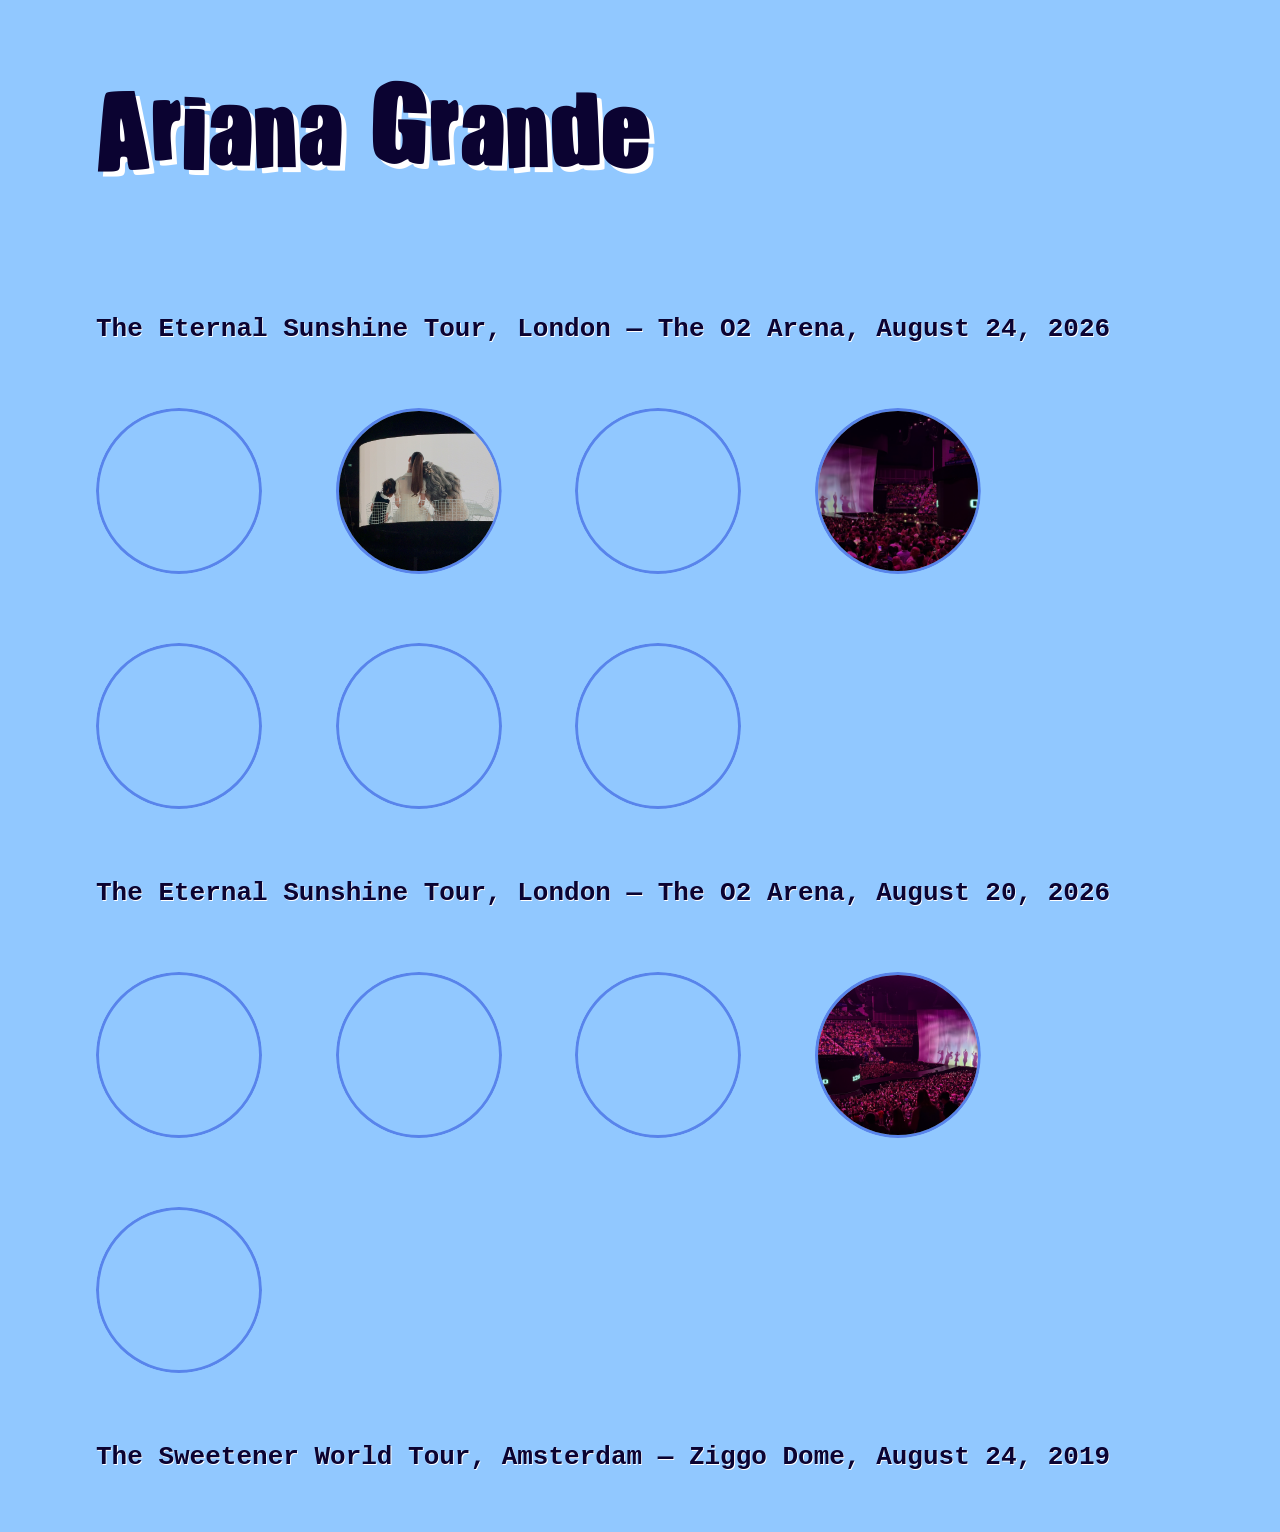
==== ariana.html @ 38ac5b8b "update" ====
<!doctype html>
<html lang="en">
  <head>
    <meta charset="UTF-8" />
    <meta name="viewport" content="width=device-width, initial-scale=1.0" />
    <meta name="author" content="[Jiahui Song]" />
    <meta name="color-scheme" content="dark light" />

    <title>Ariana Grande</title>
    <link rel="stylesheet" href="./assets/style/normal.css" />
  </head>

  <body>
    <main>
      <h1>Ariana Grande</h1>

      <article>
        <h2>
          The Eternal Sunshine Tour, London — The O2 Arena, August 24, 2026
        </h2>

        <!-- bron 'autoplay, muted, loop, playsinline' : https://www.w3schools.com/HTML/html5_video.asp -->

        <video
          src="Jiapetal content/ariana content/video/wcbf24-08.mp4"
          autoplay
          muted
          loop
          playsinline
        ></video>

        <img src="IMG_2636.jpg" alt="eternal sunshine 24 aug" />

        <video
          src="Jiapetal content/ariana content/video/testariana.mp4"
          autoplay
          muted
          loop
          playsinline
        ></video>

        <img
          src="Scherm­afbeelding 2026-09-17 om 23.00.55.png"
          alt="eternal sunshine 24 aug"
        />

        <video
          src="Jiapetal content/ariana content/video/eternalsunshine24-08.mp4"
          autoplay
          muted
          loop
          playsinline
        ></video>

        <video
          src="Jiapetal content/ariana content/video/justlikemagic24-08.mp4"
          autoplay
          muted
          loop
          playsinline
        ></video>

        <video
          src="Jiapetal content/ariana content/video/7rings24-08.mp4"
          autoplay
          muted
          loop
          playsinline
        ></video>
      </article>

      <article>
        <h2>
          The Eternal Sunshine Tour, London — The O2 Arena, August 20, 2026
        </h2>

        <video
          src="Jiapetal content/ariana content/video/yesand20-08.mp4"
          autoplay
          muted
          loop
          playsinline
        ></video>

        <video
          src="Jiapetal content/ariana content/video/eternalsunshine20-08.mp4"
          autoplay
          muted
          loop
          playsinline
        ></video>

        <video
          src="Jiapetal content/ariana content/video/hampstead20-08.mp4"
          autoplay
          muted
          loop
          playsinline
        ></video>

        <img
          src="Jiapetal content/ariana content/ari20-08.png"
          alt="eternal sunshine 20 aug"
        />

        <video
          src="Jiapetal content/ariana content/video/intoyou20-08.mp4"
          autoplay
          muted
          loop
          playsinline
        ></video>
      </article>

      <article>
        <h2>
          The Sweetener World Tour, Amsterdam — Ziggo Dome, August 24, 2019
        </h2>
      </article>
    </main>
  </body>
</html>
---- assets/style/normal.css ----
html {
  color-scheme: light dark;
  --background-color: rgb(145, 200, 255);
  --text-color: rgb(11, 3, 49);
  --li-border-color: #5884eb;
  --text-shadow: rgb(255, 255, 255);

  --whitespace-s: 1rem;
  --whitespace-xs: calc(var(--whitespace-s) * 0.5);
  --whitespace-m: calc(var(--whitespace-s) * 2);
  --whitespace-l: calc(var(--whitespace-s) * 4);
  --whitespace-xl: calc(var(--whitespace-s) * 6);
}

@media (prefers-color-scheme: dark) {
  html {
    --background-color: rgb(11, 3, 49);
    --text-color: rgb(145, 200, 255);
    --li-border-color: rgb(182, 209, 234);
    --text-shadow: rgb(28, 58, 170);
  }
}

@font-face {
  font-family: "impacted";
  src: url(../type/IMPACTED.ttf);
  font-weight: 700;
  font-style: normal;
}

body {
  font-family: monospace, tahoma, sans-serif;
  background-color: var(--background-color);
  color: var(--text-color);
  margin: var(--whitespace-l);
}

h1 {
  font-family: "impacted", tahoma, sans-serif;
  font-size: 8em;
  color: var(--text-color);
  text-shadow: 0.04em 0.04em var(--text-shadow);
  margin: var(--whitespace-m);
  margin-bottom: 1em;
}

/* bron font:  https://www.dafont.com/impacted-hr.font?back=theme  */

h2 {
  font-family: monospace;
  font-size: 2em;
  color: var(--text-color);
  text-shadow: 0.03em 0.04em var(--text-shadow);
  margin: var(--whitespace-m);
}

ul {
  margin: var(--whitespace-m);
  margin-bottom: 17em;
  padding: 0;
  list-style-type: "";
  display: grid;
  grid-template-columns: 1fr 1fr 1fr 1fr 1fr 1fr 1fr 1fr;
  grid-row: 1fr 1fr 1fr 1fr 1fr 1fr;
  gap: 3em;
}

a:hover {
  color: rgb(255, 242, 0);
}

a:focus {
  color: rgb(255, 242, 0);
  outline: 0.2em dashed rgb(255, 242, 0);
}

li {
  width: 8em;
  height: 8em;
  padding: 0;
  text-align: right;
}

li img {
  width: 8em;
  height: 8em;
  object-fit: cover;
  clip-path: circle(50%);

  border-radius: 50%;
  border: 0.2em solid var(--li-border-color);
}
/* - bron circle clippath:

https://developer.mozilla.org/en-US/docs/Web/CSS/Reference/Properties/clip-path

- bron object fit: https://www.google.com/search?q=foto+niet+misvormen+code&oq=
foto+niet+misvormen+code+&gs_lcrp=EgZjaHJvbWUyBggAEEUYOTIHCAEQIRigATIHCAIQIRigAd
IBCDYwMzhqMGo0qAIAsAIB&sourceid=chrome&source=chrome.ob&ie=UTF-8

Google gemini^ */

li a:hover img {
  border-color: rgb(255, 242, 0);
}

li:nth-of-type(1) {
  grid-column-start: 2;
  grid-column-end: 3;
  grid-row: 1;
}
/* ariana^ */

li:nth-of-type(2) {
  grid-column-start: 4;
  grid-column-end: 5;
  grid-row: 1;
}
/* billie^ */

li:nth-of-type(3) {
  grid-column-start: 7;
  grid-column-end: 8;
  grid-row: 1;
}

/* harry^ */

li:nth-of-type(4) {
  grid-column-start: 3;
  grid-column-end: 4;
  grid-row: 3;
}
/* bruno^ */

li:nth-of-type(5) {
  grid-column-start: 6;
  grid-column-end: 7;
  grid-row: 3;
}
/* gracie^ */

li:nth-of-type(6) {
  grid-column-start: 2;
  grid-column-end: 3;
  grid-row: 5;
}
/* sabrina^ */

li:nth-of-type(7) {
  grid-column-start: 4;
  grid-column-end: 5;
  grid-row: 5;
}
/* oliviaD^ */

li:nth-of-type(8) {
  grid-column-start: 7;
  grid-column-end: 8;
  grid-row: 5;
}
/* taylorS^ */

p {
  margin: var(--whitespace-m);
}

img,
svg {
  width: 10em;
  height: 10em;
  clip-path: circle(50%);
  margin: var(--whitespace-m);
  object-fit: cover;
  border-radius: 50%;
  border: 0.2em solid var(--li-border-color);
}

/* voor content op artiesten pagina^ */

video {
  width: 10em;
  height: 10em;
  object-fit: cover;
  clip-path: circle(50%);
  margin: var(--whitespace-m);
  transform: rotate(90deg);
  border-radius: 50%;
  border: 0.2em solid var(--li-border-color);
}

/* voor content op artiesten pagina^ */

footer {
  margin-top: 10em;
}

/* bron toevoegen en hier annoteren met commans sles */
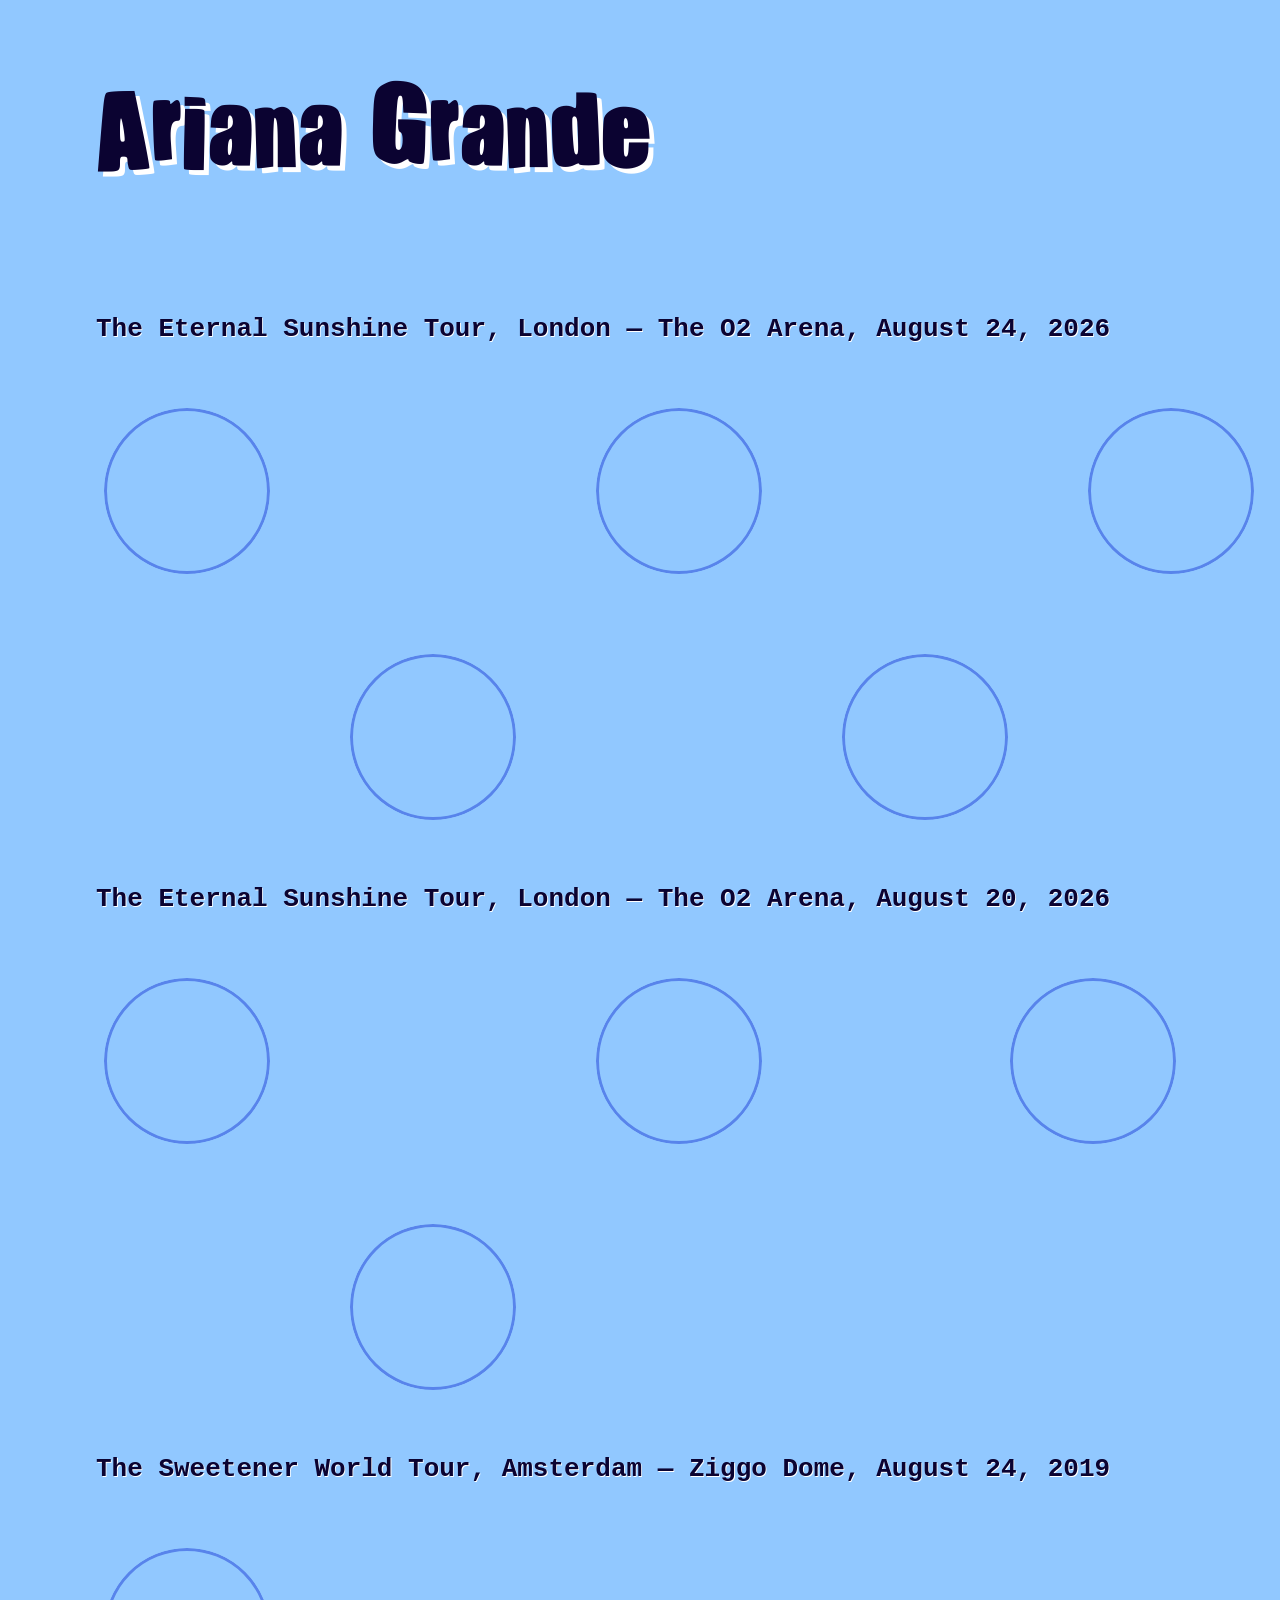
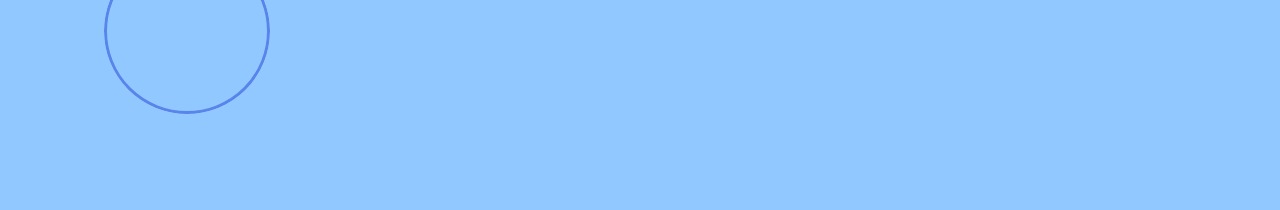
==== commit bc0f884c: "update" ====
--- a/ariana.html
+++ b/ariana.html
@@ -7,19 +7,18 @@
     <meta name="color-scheme" content="dark light" />
 
     <title>Ariana Grande</title>
-    <link rel="stylesheet" href="./assets/style/normal.css" />
+    <link rel="stylesheet" href="./assets/style/artist.css" />
+    <link rel="stylesheet" href="./assets/style/general.css" />
   </head>
 
   <body>
     <main>
       <h1>Ariana Grande</h1>
 
+      <h2>The Eternal Sunshine Tour, London — The O2 Arena, August 24, 2026</h2>
       <article>
-        <h2>
-          The Eternal Sunshine Tour, London — The O2 Arena, August 24, 2026
-        </h2>
-
-        <!-- bron 'autoplay, muted, loop, playsinline' : https://www.w3schools.com/HTML/html5_video.asp -->
+        <!-- bron 'autoplay, muted, loop, playsinline' : https://www.w3schools.com/HTML/html5_video.asp , 
+         https://developer.mozilla.org/en-US/docs/Web/HTML/Reference/Elements/video -->
 
         <video
           src="Jiapetal content/ariana content/video/wcbf24-08.mp4"
@@ -27,9 +26,10 @@
           muted
           loop
           playsinline
+          loadinglazy
         ></video>
 
-        <img src="IMG_2636.jpg" alt="eternal sunshine 24 aug" />
+        <!-- <img src="IMG_2636.jpg" alt="eternal sunshine 24 aug" /> -->
 
         <video
           src="Jiapetal content/ariana content/video/testariana.mp4"
@@ -37,12 +37,13 @@
           muted
           loop
           playsinline
+          loadinglazy
         ></video>
 
-        <img
+        <!-- <img
           src="Scherm­afbeelding 2026-09-17 om 23.00.55.png"
           alt="eternal sunshine 24 aug"
-        />
+        /> -->
 
         <video
           src="Jiapetal content/ariana content/video/eternalsunshine24-08.mp4"
@@ -50,6 +51,7 @@
           muted
           loop
           playsinline
+          loadinglazy
         ></video>
 
         <video
@@ -58,6 +60,7 @@
           muted
           loop
           playsinline
+          loadinglazy
         ></video>
 
         <video
@@ -66,20 +69,20 @@
           muted
           loop
           playsinline
+          loadinglazy
         ></video>
       </article>
 
+      <h2>The Eternal Sunshine Tour, London — The O2 Arena, August 20, 2026</h2>
+
       <article>
-        <h2>
-          The Eternal Sunshine Tour, London — The O2 Arena, August 20, 2026
-        </h2>
-
         <video
           src="Jiapetal content/ariana content/video/yesand20-08.mp4"
           autoplay
           muted
           loop
           playsinline
+          loadinglazy
         ></video>
 
         <video
@@ -88,6 +91,7 @@
           muted
           loop
           playsinline
+          loadinglazy
         ></video>
 
         <video
@@ -96,12 +100,13 @@
           muted
           loop
           playsinline
+          loadinglazy
         ></video>
 
-        <img
+        <!-- <img
           src="Jiapetal content/ariana content/ari20-08.png"
           alt="eternal sunshine 20 aug"
-        />
+        /> -->
 
         <video
           src="Jiapetal content/ariana content/video/intoyou20-08.mp4"
@@ -109,13 +114,20 @@
           muted
           loop
           playsinline
+          loadinglazy
         ></video>
       </article>
 
+      <h2>The Sweetener World Tour, Amsterdam — Ziggo Dome, August 24, 2019</h2>
       <article>
-        <h2>
-          The Sweetener World Tour, Amsterdam — Ziggo Dome, August 24, 2019
-        </h2>
+        <video
+          src="Jiapetal content/ariana content/video/intoyou20-08.mp4"
+          autoplay
+          muted
+          loop
+          playsinline
+          loadinglazy
+        ></video>
       </article>
     </main>
   </body>
--- a/assets/style/artist.css
+++ b/assets/style/artist.css
@@ -0,0 +1,84 @@
+/**********
+•⁠  ⁠MARK: Body
+**********/
+
+body {
+  font-family: monospace, tahoma, sans-serif;
+  background-color: var(--background-color);
+  color: var(--text-color);
+  margin: var(--whitespace-l);
+}
+
+h1 {
+  font-family: "impacted", tahoma, sans-serif;
+  font-size: 8em;
+  color: var(--text-color);
+  text-shadow: 0.04em 0.04em var(--text-shadow);
+  margin: var(--whitespace-m);
+  margin-bottom: 1em;
+}
+
+/* bron font:  https://www.dafont.com/impacted-hr.font?back=theme  */
+
+h2 {
+  font-family: monospace;
+  font-size: 2em;
+  color: var(--text-color);
+  text-shadow: 0.03em 0.04em var(--text-shadow);
+  margin: var(--whitespace-m);
+}
+
+/* voor content op artiesten pagina^ */
+
+video {
+  width: 10em;
+  height: 10em;
+  object-fit: cover;
+  clip-path: circle(50%);
+  margin: var(--whitespace-m);
+  transform: rotate(90deg);
+  border-radius: 50%;
+  border: 0.2em solid var(--li-border-color);
+}
+
+/* voor content op artiesten pagina^ */
+
+article {
+  padding: 0;
+  list-style-type: "";
+  display: grid;
+  grid-template-columns: 1fr 1fr 1fr 1fr 1fr;
+  grid-row: 1fr 1fr;
+  gap: 1em;
+  margin: var(--whitespace-xs);
+}
+
+video:nth-of-type(1) {
+  grid-column-start: 1;
+  grid-column-end: 2;
+  grid-row: 1;
+}
+
+video:nth-of-type(2) {
+  grid-column-start: 5;
+  grid-column-end: 5;
+  grid-row: 1;
+}
+
+video:nth-of-type(3) {
+  grid-column-start: 2;
+  grid-column-end: 3;
+  grid-row: 2;
+}
+
+video:nth-of-type(4) {
+  grid-column-start: 3;
+  grid-column-end: 4;
+  grid-row: 1;
+}
+
+video:nth-of-type(5) {
+  grid-column-start: 4;
+  grid-column-end: 5;
+  grid-row: 2;
+}
--- a/assets/style/general.css
+++ b/assets/style/general.css
@@ -0,0 +1,36 @@
+/**********
+•⁠  ⁠MARK: Custom properties
+**********/
+
+html {
+  color-scheme: light dark;
+  --background-color: rgb(145, 200, 255);
+  --text-color: rgb(11, 3, 49);
+  --li-border-color: #5884eb;
+  --text-shadow: rgb(255, 255, 255);
+
+  --whitespace-s: 1rem;
+  --whitespace-xs: calc(var(--whitespace-s) * 0.5);
+  --whitespace-m: calc(var(--whitespace-s) * 2);
+  --whitespace-l: calc(var(--whitespace-s) * 4);
+  --whitespace-xl: calc(var(--whitespace-s) * 6);
+}
+
+@media (prefers-color-scheme: dark) {
+  html {
+    --background-color: rgb(11, 3, 49);
+    --text-color: rgb(145, 200, 255);
+    --li-border-color: rgb(182, 209, 234);
+    --text-shadow: rgb(28, 58, 170);
+  }
+}
+/**********
+•⁠  ⁠MARK: Fonts
+**********/
+
+@font-face {
+  font-family: "impacted";
+  src: url(../type/IMPACTED.ttf);
+  font-weight: 700;
+  font-style: normal;
+}
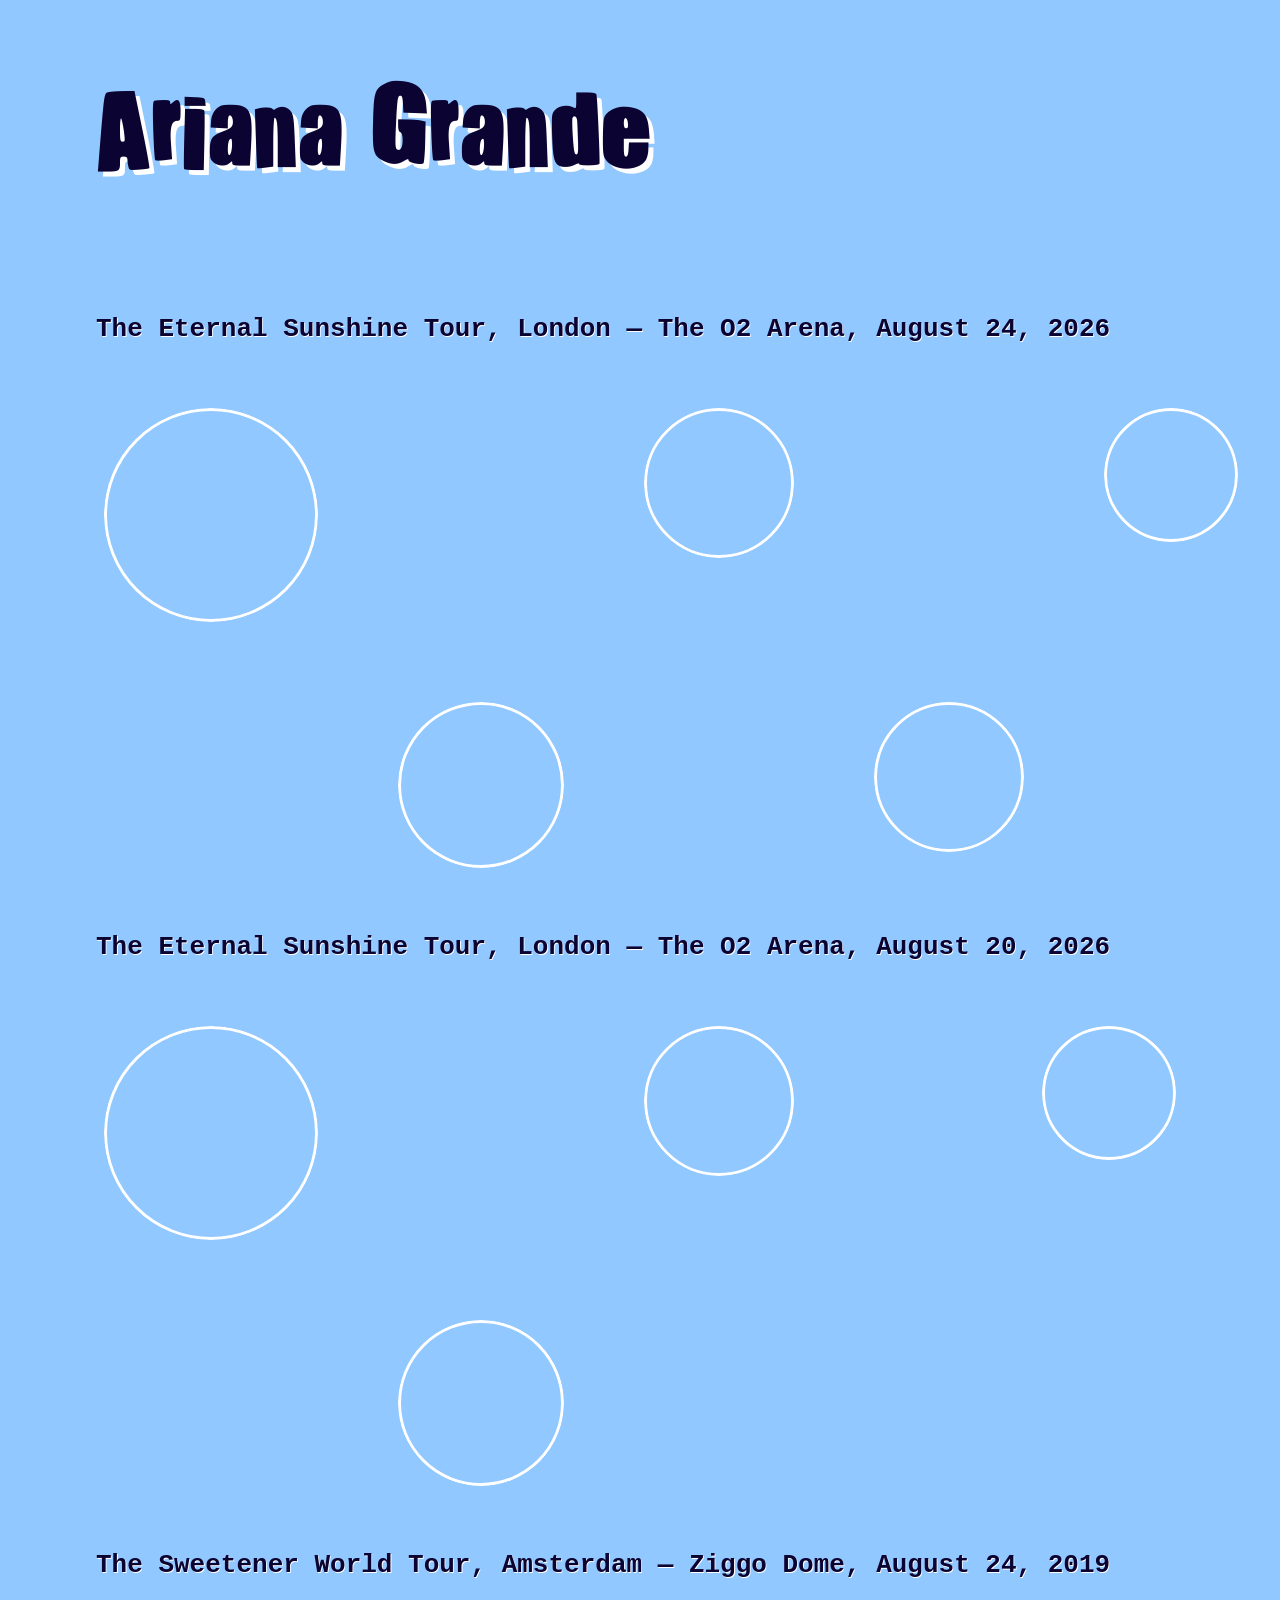
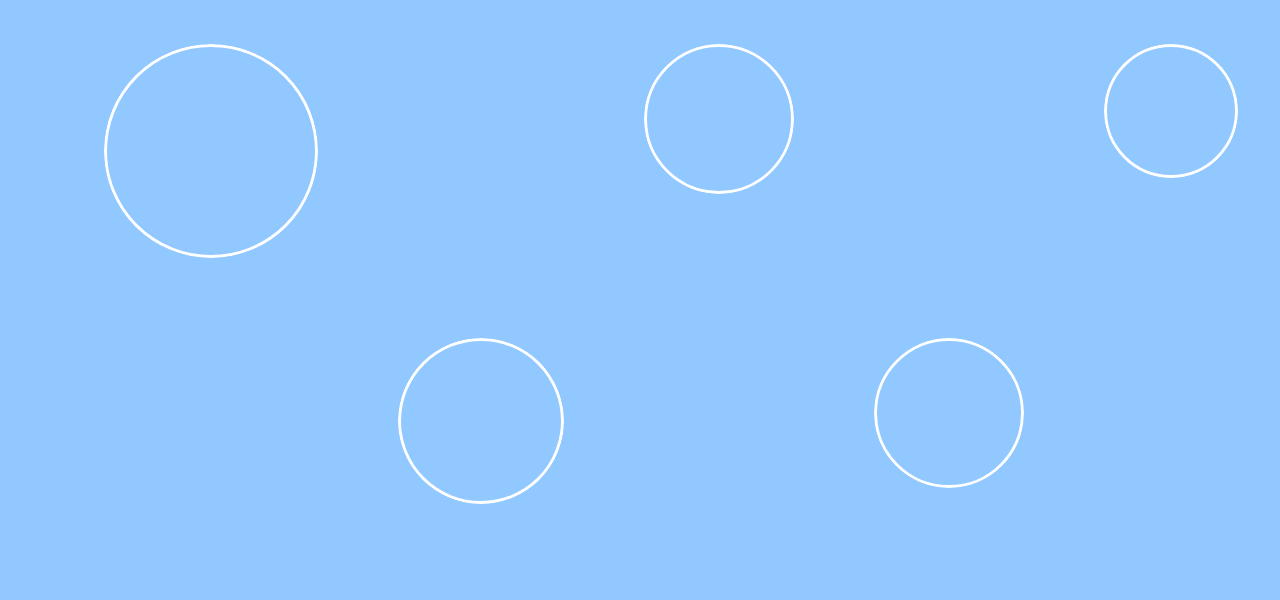
==== commit 61df5573: "update" ====
--- a/ariana.html
+++ b/ariana.html
@@ -121,7 +121,43 @@
       <h2>The Sweetener World Tour, Amsterdam — Ziggo Dome, August 24, 2019</h2>
       <article>
         <video
-          src="Jiapetal content/ariana content/video/intoyou20-08.mp4"
+          src="Jiapetal content/ariana content/video/SWTnotears2019.mp4"
+          autoplay
+          muted
+          loop
+          playsinline
+          loadinglazy
+        ></video>
+
+        <video
+          src="Jiapetal content/ariana content/video/SWT7rings2019.mp4"
+          autoplay
+          muted
+          loop
+          playsinline
+          loadinglazy
+        ></video>
+
+        <video
+          src="Jiapetal content/ariana content/video/SWTbreakfree2019.mp4"
+          autoplay
+          muted
+          loop
+          playsinline
+          loadinglazy
+        ></video>
+
+        <video
+          src="Jiapetal content/ariana content/video/SWTtun2019.mp4"
+          autoplay
+          muted
+          loop
+          playsinline
+          loadinglazy
+        ></video>
+
+        <video
+          src="Jiapetal content/ariana content/video/SWTintoyou2019.mp4"
           autoplay
           muted
           loop
--- a/assets/style/artist.css
+++ b/assets/style/artist.css
@@ -11,10 +11,10 @@
 
 h1 {
   font-family: "impacted", tahoma, sans-serif;
-  font-size: 8em;
+  font-size: 5.5em;
   color: var(--text-color);
   text-shadow: 0.04em 0.04em var(--text-shadow);
-  margin: var(--whitespace-m);
+  margin: var(--whitespace-s);
   margin-bottom: 1em;
 }
 
@@ -22,23 +22,30 @@
 
 h2 {
   font-family: monospace;
-  font-size: 2em;
+  font-size: 1.5em;
   color: var(--text-color);
   text-shadow: 0.03em 0.04em var(--text-shadow);
-  margin: var(--whitespace-m);
+  margin: var(--whitespace-s);
 }
 
 /* voor content op artiesten pagina^ */
 
 video {
-  width: 10em;
-  height: 10em;
+  width: 7em;
+  height: 7em;
   object-fit: cover;
   clip-path: circle(50%);
-  margin: var(--whitespace-m);
+  margin: var(--whitespace-xs);
   transform: rotate(90deg);
   border-radius: 50%;
   border: 0.2em solid var(--li-border-color);
+}
+
+img {
+  width: 7em;
+  height: 7em;
+  object-fit: cover;
+  border: 0.1em solid var(--li-border-color);
 }
 
 /* voor content op artiesten pagina^ */
@@ -47,8 +54,8 @@
   padding: 0;
   list-style-type: "";
   display: grid;
-  grid-template-columns: 1fr 1fr 1fr 1fr 1fr;
-  grid-row: 1fr 1fr;
+  grid-template-columns: 1fr 1fr 1fr 1fr;
+  grid-row: 1fr 1fr 1fr 1fr;
   gap: 1em;
   margin: var(--whitespace-xs);
 }
@@ -57,28 +64,128 @@
   grid-column-start: 1;
   grid-column-end: 2;
   grid-row: 1;
+
+  width: 13em;
+  height: 13em;
 }
 
 video:nth-of-type(2) {
-  grid-column-start: 5;
-  grid-column-end: 5;
+  grid-column-start: 2;
+  grid-column-end: 3;
   grid-row: 1;
+
+  width: 8em;
+  height: 8em;
 }
 
 video:nth-of-type(3) {
+  grid-column-start: 1;
+  grid-column-end: 2;
+  grid-row: 2;
+
+  width: 10em;
+  height: 10em;
+}
+
+video:nth-of-type(4) {
   grid-column-start: 2;
   grid-column-end: 3;
   grid-row: 2;
-}
-
-video:nth-of-type(4) {
-  grid-column-start: 3;
-  grid-column-end: 4;
-  grid-row: 1;
+  width: 9em;
+  height: 9em;
 }
 
 video:nth-of-type(5) {
-  grid-column-start: 4;
-  grid-column-end: 5;
-  grid-row: 2;
+  grid-column-start: 2;
+  grid-column-end: 1;
+  grid-row: 3;
+  width: 9em;
+  height: 9em;
 }
+
+/**********
+•⁠  ⁠MARK: Body >50em
+**********/
+
+@media (width > 50rem) {
+  body {
+    font-family: monospace, tahoma, sans-serif;
+    background-color: var(--background-color);
+    color: var(--text-color);
+    margin: var(--whitespace-l);
+  }
+
+  h1 {
+    font-family: "impacted", tahoma, sans-serif;
+    font-size: 8em;
+    color: var(--text-color);
+    text-shadow: 0.04em 0.04em var(--text-shadow);
+    margin: var(--whitespace-m);
+    margin-bottom: 1em;
+  }
+
+  /* bron font:  https://www.dafont.com/impacted-hr.font?back=theme  */
+
+  h2 {
+    font-family: monospace;
+    font-size: 2em;
+    color: var(--text-color);
+    text-shadow: 0.03em 0.04em var(--text-shadow);
+    margin: var(--whitespace-m);
+  }
+
+  /* voor content op artiesten pagina^ */
+
+  video {
+    width: 10em;
+    height: 10em;
+    object-fit: cover;
+    clip-path: circle(50%);
+    margin: var(--whitespace-m);
+    transform: rotate(90deg);
+    border-radius: 50%;
+    border: 0.2em solid var(--li-border-color);
+  }
+
+  /* voor content op artiesten pagina^ */
+
+  article {
+    padding: 0;
+    list-style-type: "";
+    display: grid;
+    grid-template-columns: 1fr 1fr 1fr 1fr 1fr;
+    grid-row: 1fr 1fr;
+    gap: 1em;
+    margin: var(--whitespace-xs);
+  }
+
+  video:nth-of-type(1) {
+    grid-column-start: 1;
+    grid-column-end: 2;
+    grid-row: 1;
+  }
+
+  video:nth-of-type(2) {
+    grid-column-start: 5;
+    grid-column-end: 5;
+    grid-row: 1;
+  }
+
+  video:nth-of-type(3) {
+    grid-column-start: 2;
+    grid-column-end: 3;
+    grid-row: 2;
+  }
+
+  video:nth-of-type(4) {
+    grid-column-start: 3;
+    grid-column-end: 4;
+    grid-row: 1;
+  }
+
+  video:nth-of-type(5) {
+    grid-column-start: 4;
+    grid-column-end: 5;
+    grid-row: 2;
+  }
+}
--- a/assets/style/general.css
+++ b/assets/style/general.css
@@ -6,7 +6,7 @@
   color-scheme: light dark;
   --background-color: rgb(145, 200, 255);
   --text-color: rgb(11, 3, 49);
-  --li-border-color: #5884eb;
+  --li-border-color: rgb(255, 255, 255);
   --text-shadow: rgb(255, 255, 255);
 
   --whitespace-s: 1rem;
@@ -34,3 +34,39 @@
   font-weight: 700;
   font-style: normal;
 }
+
+a {
+  color: rgb(11, 3, 49);
+}
+
+a:visited {
+  color: rgb(11, 3, 49);
+}
+
+a:hover {
+  color: rgb(255, 242, 0);
+}
+
+a:focus {
+  color: rgb(255, 242, 0);
+  outline: 0.2em dashed rgb(255, 242, 0);
+}
+
+summary {
+  padding: 0.5em 1em;
+  border: 0.2em solid;
+  border-radius: 1em;
+  cursor: pointer;
+  position: fixed;
+  top: var(--whitespace-l);
+  right: var(--whitespace-l);
+}
+
+summary:hover {
+  color: rgb(255, 242, 0);
+}
+
+summary:focus {
+  color: rgb(255, 242, 0);
+  outline: 0.2em dashed rgb(255, 242, 0);
+}
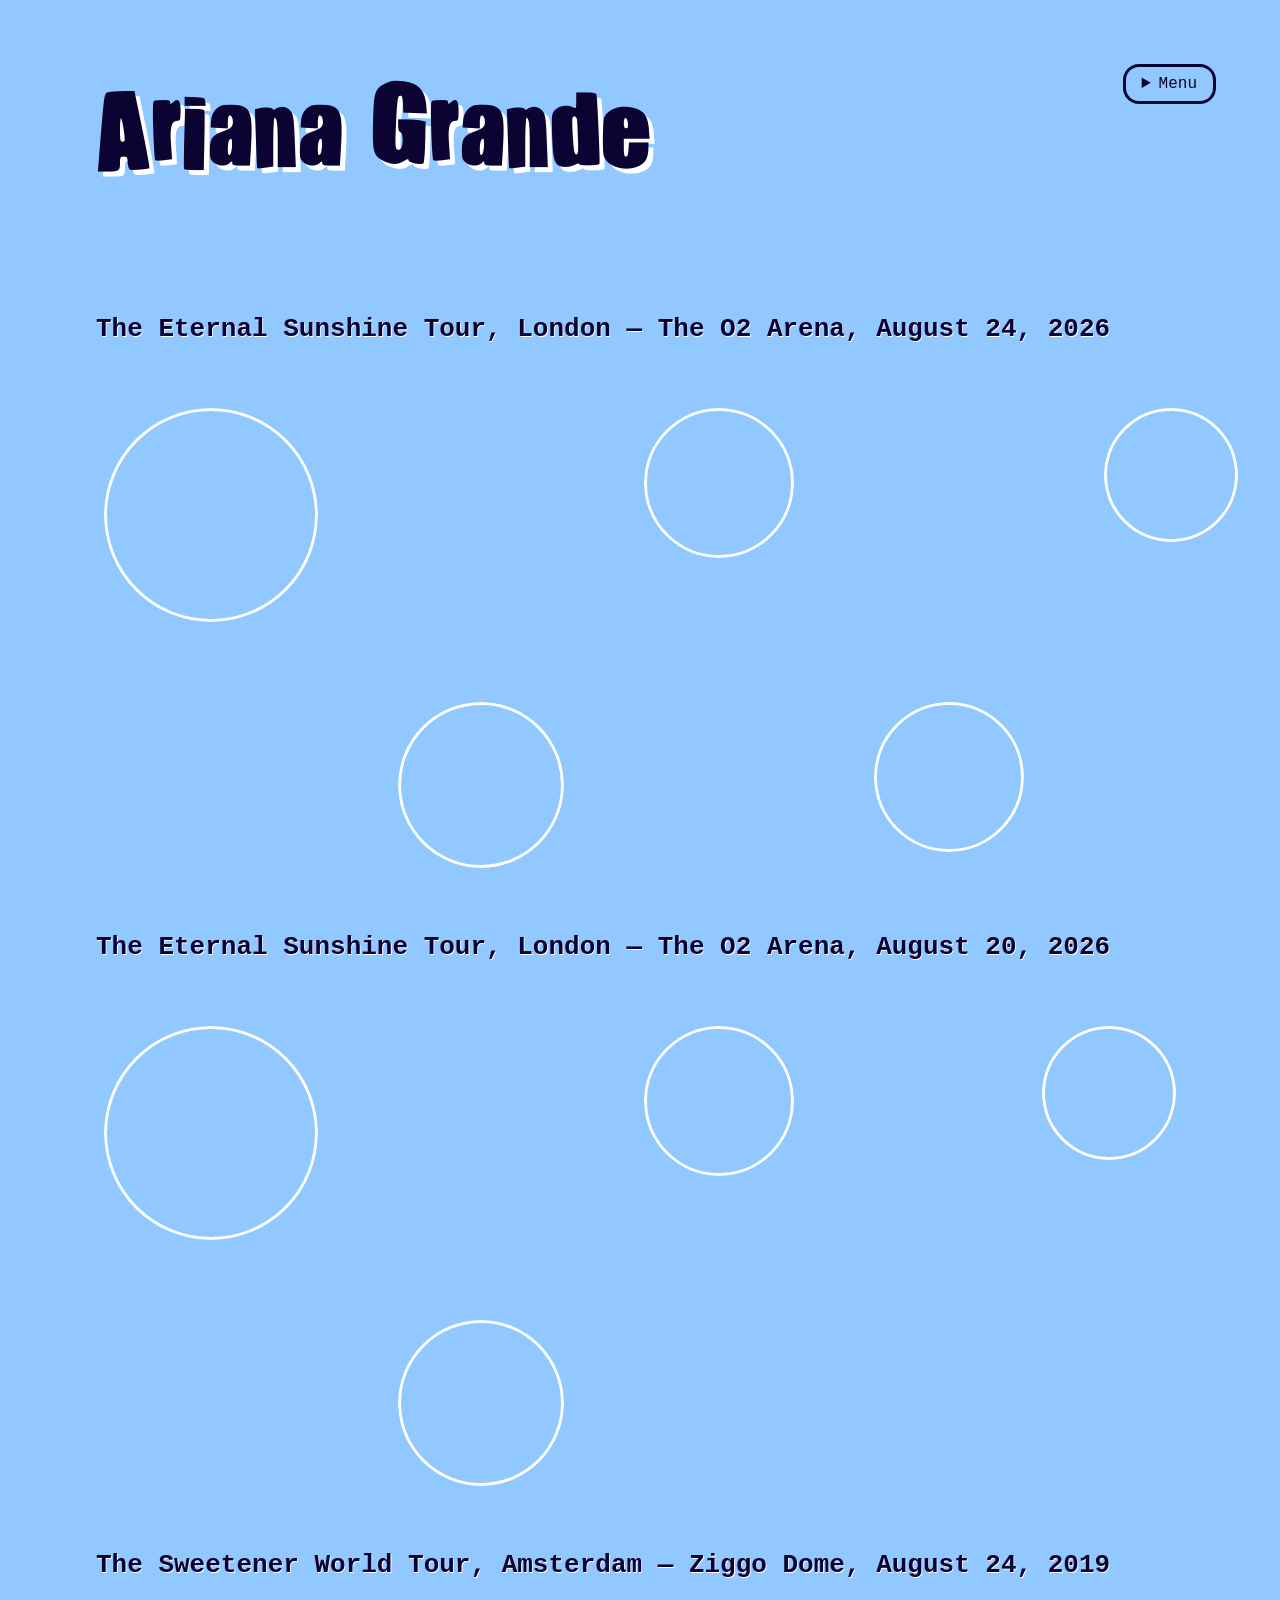
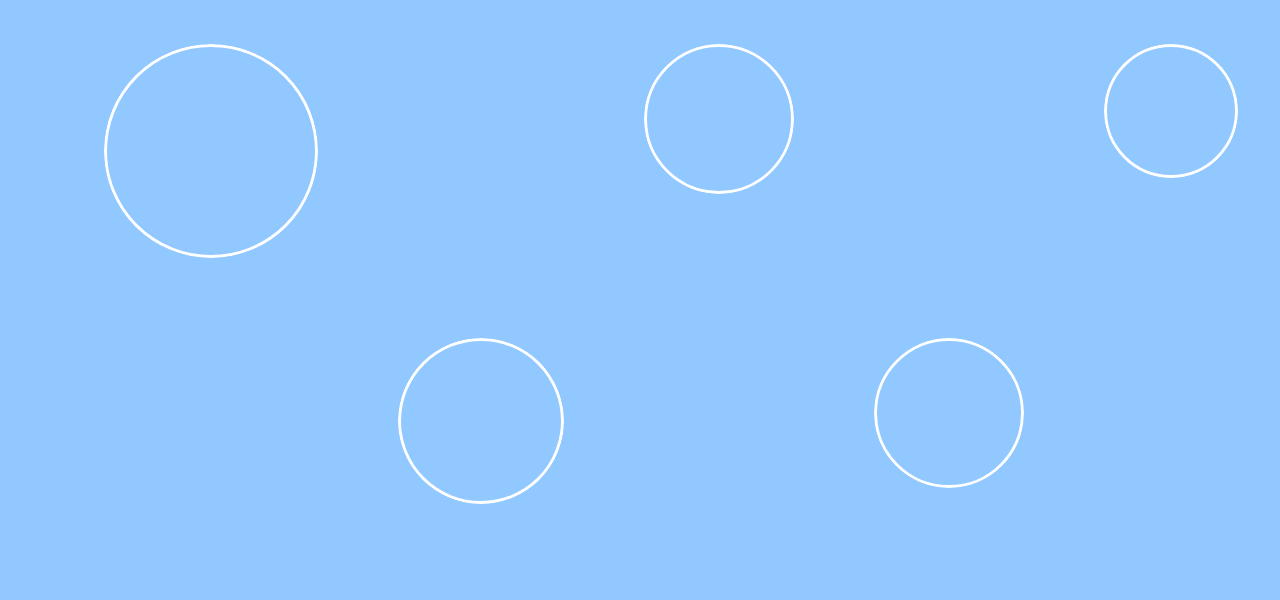
==== commit 577851f0: "update" ====
--- a/ariana.html
+++ b/ariana.html
@@ -14,6 +14,24 @@
   <body>
     <main>
       <h1>Ariana Grande</h1>
+
+      <details>
+        <summary>Menu</summary>
+
+        <nav>
+          <ul>
+            <li><a href="index.html">Home</a></li>
+            <li><a href="ariana.html">Ariana Grande</a></li>
+            <li><a href="harry.html">Harry Styles</a></li>
+            <li><a href="billie.html">Billie Eilish</a></li>
+            <li><a href="bruno.html">Bruno Mars</a></li>
+            <li><a href="oliviad.html">Olivia Dean</a></li>
+            <li><a href="gracie.html">Gracie Abrams</a></li>
+            <li><a href="sabrina.html">Sabrina Carpenter</a></li>
+            <li><a href="taylor.html">Taylor Swift</a></li>
+          </ul>
+        </nav>
+      </details>
 
       <h2>The Eternal Sunshine Tour, London — The O2 Arena, August 24, 2026</h2>
       <article>
--- a/assets/style/artist.css
+++ b/assets/style/artist.css
@@ -34,7 +34,6 @@
   width: 7em;
   height: 7em;
   object-fit: cover;
-  clip-path: circle(50%);
   margin: var(--whitespace-xs);
   transform: rotate(90deg);
   border-radius: 50%;
@@ -101,6 +100,48 @@
   grid-row: 3;
   width: 9em;
   height: 9em;
+}
+
+summary {
+  padding: 0.5em 1em;
+  border: 0.2em solid;
+  border-radius: 1em;
+  cursor: pointer;
+  position: fixed;
+  top: var(--whitespace-l);
+  right: var(--whitespace-l);
+}
+
+summary:hover {
+  color: rgb(255, 242, 0);
+}
+
+summary:focus {
+  color: rgb(255, 242, 0);
+  outline: 0.2em dashed rgb(255, 242, 0);
+}
+
+details {
+  padding: 0.5em 1em;
+  border-radius: 1em;
+  cursor: pointer;
+  position: fixed;
+  top: var(--whitespace-l);
+  right: var(--whitespace-l);
+
+  nav {
+    border: 0.2em solid;
+    border-radius: 2em;
+    background-color: var(--li-border-color);
+    padding: 1em;
+  }
+
+  ul {
+    margin: 0;
+    padding: 0;
+    list-style-type: "";
+    width: max-content;
+  }
 }
 
 /**********
--- a/assets/style/general.css
+++ b/assets/style/general.css
@@ -51,22 +51,3 @@
   color: rgb(255, 242, 0);
   outline: 0.2em dashed rgb(255, 242, 0);
 }
-
-summary {
-  padding: 0.5em 1em;
-  border: 0.2em solid;
-  border-radius: 1em;
-  cursor: pointer;
-  position: fixed;
-  top: var(--whitespace-l);
-  right: var(--whitespace-l);
-}
-
-summary:hover {
-  color: rgb(255, 242, 0);
-}
-
-summary:focus {
-  color: rgb(255, 242, 0);
-  outline: 0.2em dashed rgb(255, 242, 0);
-}
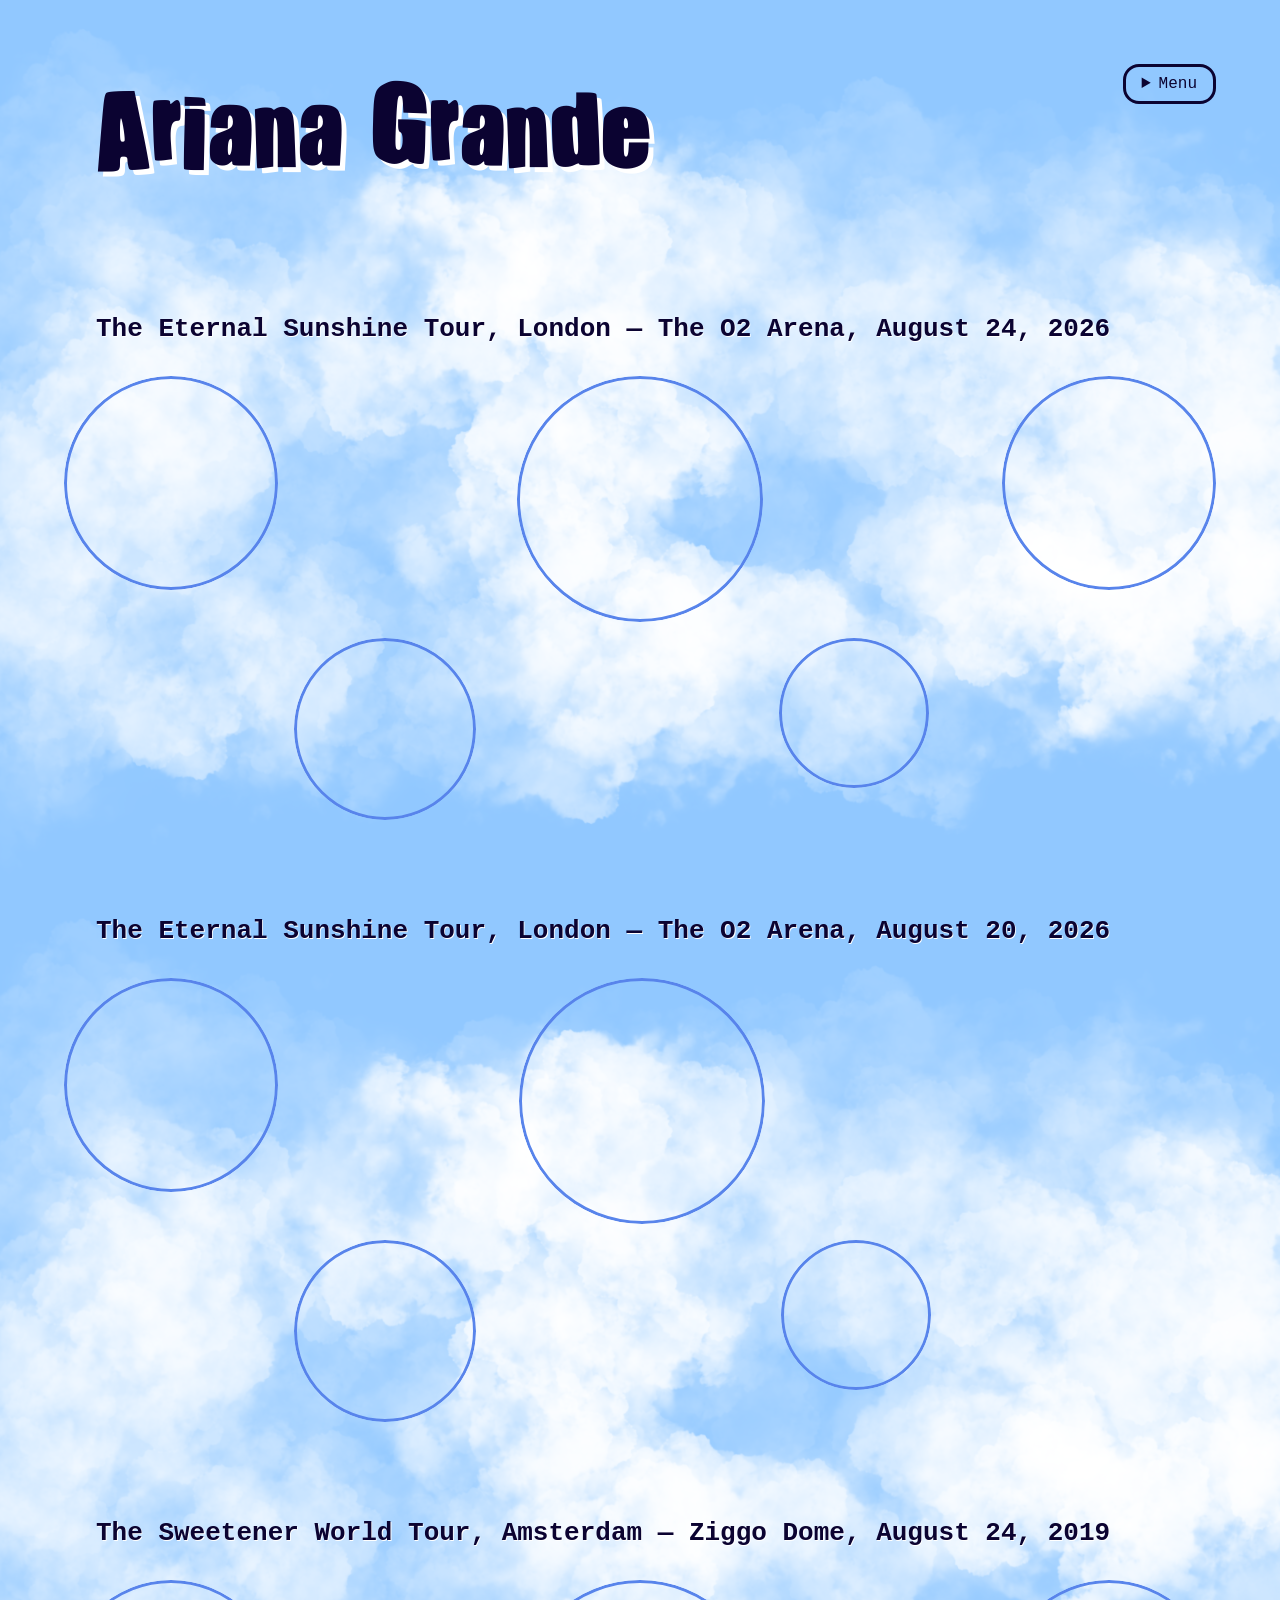
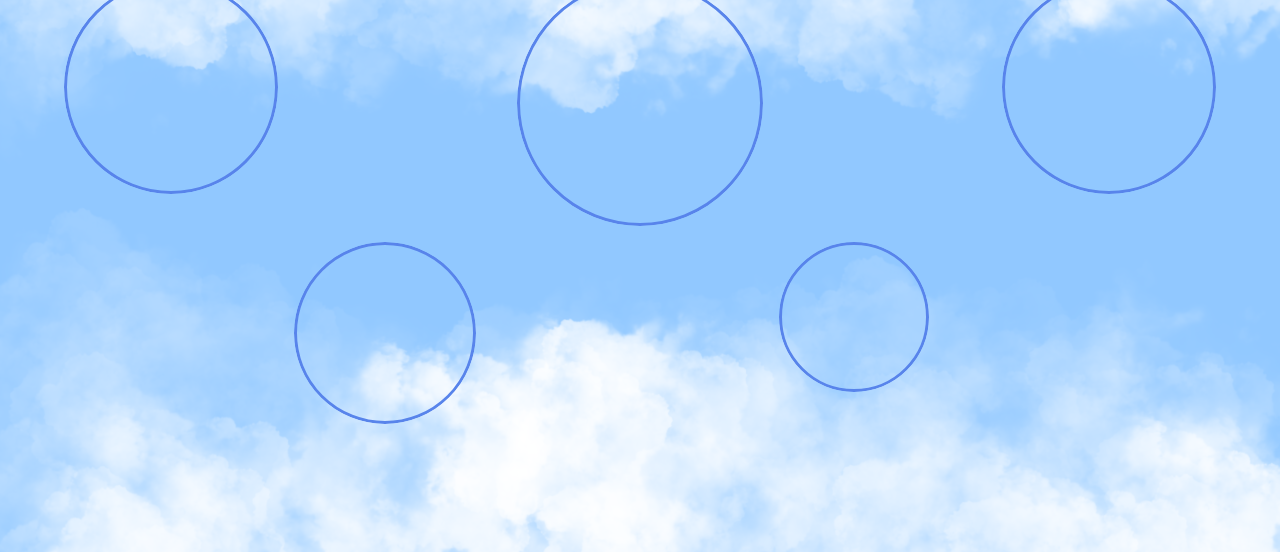
==== commit c29c51be: "update" ====
--- a/ariana.html
+++ b/ariana.html
@@ -39,7 +39,7 @@
          https://developer.mozilla.org/en-US/docs/Web/HTML/Reference/Elements/video -->
 
         <video
-          src="Jiapetal content/ariana content/video/wcbf24-08.mp4"
+          src="Jiapetalcontent/ariana content/video/wcbf24-08.mp4"
           autoplay
           muted
           loop
@@ -50,7 +50,7 @@
         <!-- <img src="IMG_2636.jpg" alt="eternal sunshine 24 aug" /> -->
 
         <video
-          src="Jiapetal content/ariana content/video/testariana.mp4"
+          src="Jiapetalcontent/ariana content/video/testariana.mp4"
           autoplay
           muted
           loop
@@ -64,7 +64,7 @@
         /> -->
 
         <video
-          src="Jiapetal content/ariana content/video/eternalsunshine24-08.mp4"
+          src="Jiapetalcontent/ariana content/video/eternalsunshine24-08.mp4"
           autoplay
           muted
           loop
@@ -73,7 +73,7 @@
         ></video>
 
         <video
-          src="Jiapetal content/ariana content/video/justlikemagic24-08.mp4"
+          src="Jiapetalcontent/ariana content/video/justlikemagic24-08.mp4"
           autoplay
           muted
           loop
@@ -82,7 +82,7 @@
         ></video>
 
         <video
-          src="Jiapetal content/ariana content/video/7rings24-08.mp4"
+          src="Jiapetalcontent/ariana content/video/7rings24-08.mp4"
           autoplay
           muted
           loop
@@ -95,7 +95,7 @@
 
       <article>
         <video
-          src="Jiapetal content/ariana content/video/yesand20-08.mp4"
+          src="Jiapetalcontent/ariana content/video/yesand20-08.mp4"
           autoplay
           muted
           loop
@@ -104,7 +104,7 @@
         ></video>
 
         <video
-          src="Jiapetal content/ariana content/video/eternalsunshine20-08.mp4"
+          src="Jiapetalcontent/ariana content/video/eternalsunshine20-08.mp4"
           autoplay
           muted
           loop
@@ -113,7 +113,7 @@
         ></video>
 
         <video
-          src="Jiapetal content/ariana content/video/hampstead20-08.mp4"
+          src="Jiapetalcontent/ariana content/video/hampstead20-08.mp4"
           autoplay
           muted
           loop
@@ -127,7 +127,7 @@
         /> -->
 
         <video
-          src="Jiapetal content/ariana content/video/intoyou20-08.mp4"
+          src="Jiapetalcontent/ariana content/video/intoyou20-08.mp4"
           autoplay
           muted
           loop
@@ -139,7 +139,7 @@
       <h2>The Sweetener World Tour, Amsterdam — Ziggo Dome, August 24, 2019</h2>
       <article>
         <video
-          src="Jiapetal content/ariana content/video/SWTnotears2019.mp4"
+          src="Jiapetalcontent/ariana content/video/SWTnotears2019.mp4"
           autoplay
           muted
           loop
@@ -148,7 +148,7 @@
         ></video>
 
         <video
-          src="Jiapetal content/ariana content/video/SWT7rings2019.mp4"
+          src="Jiapetalcontent/ariana content/video/SWT7rings2019.mp4"
           autoplay
           muted
           loop
@@ -157,7 +157,7 @@
         ></video>
 
         <video
-          src="Jiapetal content/ariana content/video/SWTbreakfree2019.mp4"
+          src="Jiapetalcontent/ariana content/video/SWTbreakfree2019.mp4"
           autoplay
           muted
           loop
@@ -166,7 +166,7 @@
         ></video>
 
         <video
-          src="Jiapetal content/ariana content/video/SWTtun2019.mp4"
+          src="Jiapetalcontent/ariana content/video/SWTtun2019.mp4"
           autoplay
           muted
           loop
@@ -175,7 +175,7 @@
         ></video>
 
         <video
-          src="Jiapetal content/ariana content/video/SWTintoyou2019.mp4"
+          src="Jiapetalcontent/ariana content/video/SWTintoyou2019.mp4"
           autoplay
           muted
           loop
--- a/assets/style/artist.css
+++ b/assets/style/artist.css
@@ -2,16 +2,22 @@
 •⁠  ⁠MARK: Body
 **********/
 
+/* bron background repeat: https://developer.m
+ozilla.org/en-US/docs/Web/CSS/Guides/Backgrounds_and_borders */
 body {
   font-family: monospace, tahoma, sans-serif;
   background-color: var(--background-color);
   color: var(--text-color);
   margin: var(--whitespace-l);
+  background-image: var(--background-image);
+  background-repeat: repeat-y;
+  background-position: top center;
+  background-size: 100% auto;
 }
 
 h1 {
   font-family: "impacted", tahoma, sans-serif;
-  font-size: 5.5em;
+  font-size: 4em;
   color: var(--text-color);
   text-shadow: 0.04em 0.04em var(--text-shadow);
   margin: var(--whitespace-s);
@@ -56,7 +62,7 @@
   grid-template-columns: 1fr 1fr 1fr 1fr;
   grid-row: 1fr 1fr 1fr 1fr;
   gap: 1em;
-  margin: var(--whitespace-xs);
+  margin: auto;
 }
 
 video:nth-of-type(1) {
@@ -90,14 +96,16 @@
   grid-column-start: 2;
   grid-column-end: 3;
   grid-row: 2;
+
   width: 9em;
   height: 9em;
 }
 
 video:nth-of-type(5) {
-  grid-column-start: 2;
-  grid-column-end: 1;
+  grid-column-start: 1;
+  grid-column-end: 2;
   grid-row: 3;
+
   width: 9em;
   height: 9em;
 }
@@ -121,6 +129,10 @@
   outline: 0.2em dashed rgb(255, 242, 0);
 }
 
+/**********
+•⁠  ⁠MARK: Menu
+**********/
+
 details {
   padding: 0.5em 1em;
   border-radius: 1em;
@@ -128,12 +140,13 @@
   position: fixed;
   top: var(--whitespace-l);
   right: var(--whitespace-l);
+  z-index: 10;
 
   nav {
     border: 0.2em solid;
     border-radius: 2em;
     background-color: var(--li-border-color);
-    padding: 1em;
+    padding: 0.7em;
   }
 
   ul {
@@ -142,13 +155,48 @@
     list-style-type: "";
     width: max-content;
   }
+
+  li {
+    margin: 0.5em 0;
+  }
+
+  li a {
+    display: block;
+    background-color: var(--menu-color);
+    padding: 0.5em 1em;
+    border-radius: 1em;
+    text-decoration: none;
+    border: 0.2em solid;
+  }
+
+  li a:hover {
+    background-color: var(--dialog-backgroundcolor);
+    color: rgb(255, 242, 0);
+  }
+}
+
+a {
+  color: rgb(11, 3, 49);
+}
+
+a:visited {
+  color: rgb(11, 3, 49);
+}
+
+a:hover {
+  color: rgb(255, 242, 0);
+}
+
+a:focus {
+  color: rgb(255, 242, 0);
+  outline: 0.2em dashed rgb(255, 242, 0);
 }
 
 /**********
-•⁠  ⁠MARK: Body >50em
+•⁠  ⁠MARK: Body >70em
 **********/
 
-@media (width > 50rem) {
+@media (width > 70rem) {
   body {
     font-family: monospace, tahoma, sans-serif;
     background-color: var(--background-color);
@@ -182,7 +230,7 @@
     height: 10em;
     object-fit: cover;
     clip-path: circle(50%);
-    margin: var(--whitespace-m);
+    margin: 0;
     transform: rotate(90deg);
     border-radius: 50%;
     border: 0.2em solid var(--li-border-color);
@@ -195,11 +243,10 @@
     list-style-type: "";
     display: grid;
     grid-template-columns: 1fr 1fr 1fr 1fr 1fr;
-    grid-row: 1fr 1fr;
+    grid-template-rows: 1fr 1fr;
     gap: 1em;
-    margin: var(--whitespace-xs);
-  }
-
+    margin: auto;
+  }
   video:nth-of-type(1) {
     grid-column-start: 1;
     grid-column-end: 2;
@@ -207,26 +254,32 @@
   }
 
   video:nth-of-type(2) {
-    grid-column-start: 5;
-    grid-column-end: 5;
-    grid-row: 1;
-  }
-
-  video:nth-of-type(3) {
     grid-column-start: 2;
     grid-column-end: 3;
     grid-row: 2;
-  }
-
-  video:nth-of-type(4) {
+    width: 11em;
+    height: 11em;
+  }
+
+  video:nth-of-type(3) {
     grid-column-start: 3;
     grid-column-end: 4;
     grid-row: 1;
-  }
-
-  video:nth-of-type(5) {
+    width: 15em;
+    height: 15em;
+  }
+
+  video:nth-of-type(4) {
     grid-column-start: 4;
     grid-column-end: 5;
     grid-row: 2;
   }
-}
+
+  video:nth-of-type(5) {
+    grid-column-start: 5;
+    grid-column-end: 6;
+    grid-row: 1;
+    width: 13em;
+    height: 13em;
+  }
+}
--- a/assets/style/general.css
+++ b/assets/style/general.css
@@ -5,9 +5,13 @@
 html {
   color-scheme: light dark;
   --background-color: rgb(145, 200, 255);
+  --background-image: url("../CloudsV3.png");
   --text-color: rgb(11, 3, 49);
-  --li-border-color: rgb(255, 255, 255);
+  --li-border-color: #5884eb;
   --text-shadow: rgb(255, 255, 255);
+  --a-text-color: rgb(11, 3, 49);
+  --a-extra-color: rgb(255, 0, 174);
+  --menu-color: rgb(145, 200, 255);
 
   --whitespace-s: 1rem;
   --whitespace-xs: calc(var(--whitespace-s) * 0.5);
@@ -19,9 +23,13 @@
 @media (prefers-color-scheme: dark) {
   html {
     --background-color: rgb(11, 3, 49);
+    --background-image: url("../Cloud-darkV3.png");
     --text-color: rgb(145, 200, 255);
     --li-border-color: rgb(182, 209, 234);
     --text-shadow: rgb(28, 58, 170);
+    --a-text-color: rgb(164, 183, 205);
+    --a-extra-color: rgb(255, 242, 0);
+    --menu-color: #5884eb;
   }
 }
 /**********
@@ -34,20 +42,3 @@
   font-weight: 700;
   font-style: normal;
 }
-
-a {
-  color: rgb(11, 3, 49);
-}
-
-a:visited {
-  color: rgb(11, 3, 49);
-}
-
-a:hover {
-  color: rgb(255, 242, 0);
-}
-
-a:focus {
-  color: rgb(255, 242, 0);
-  outline: 0.2em dashed rgb(255, 242, 0);
-}
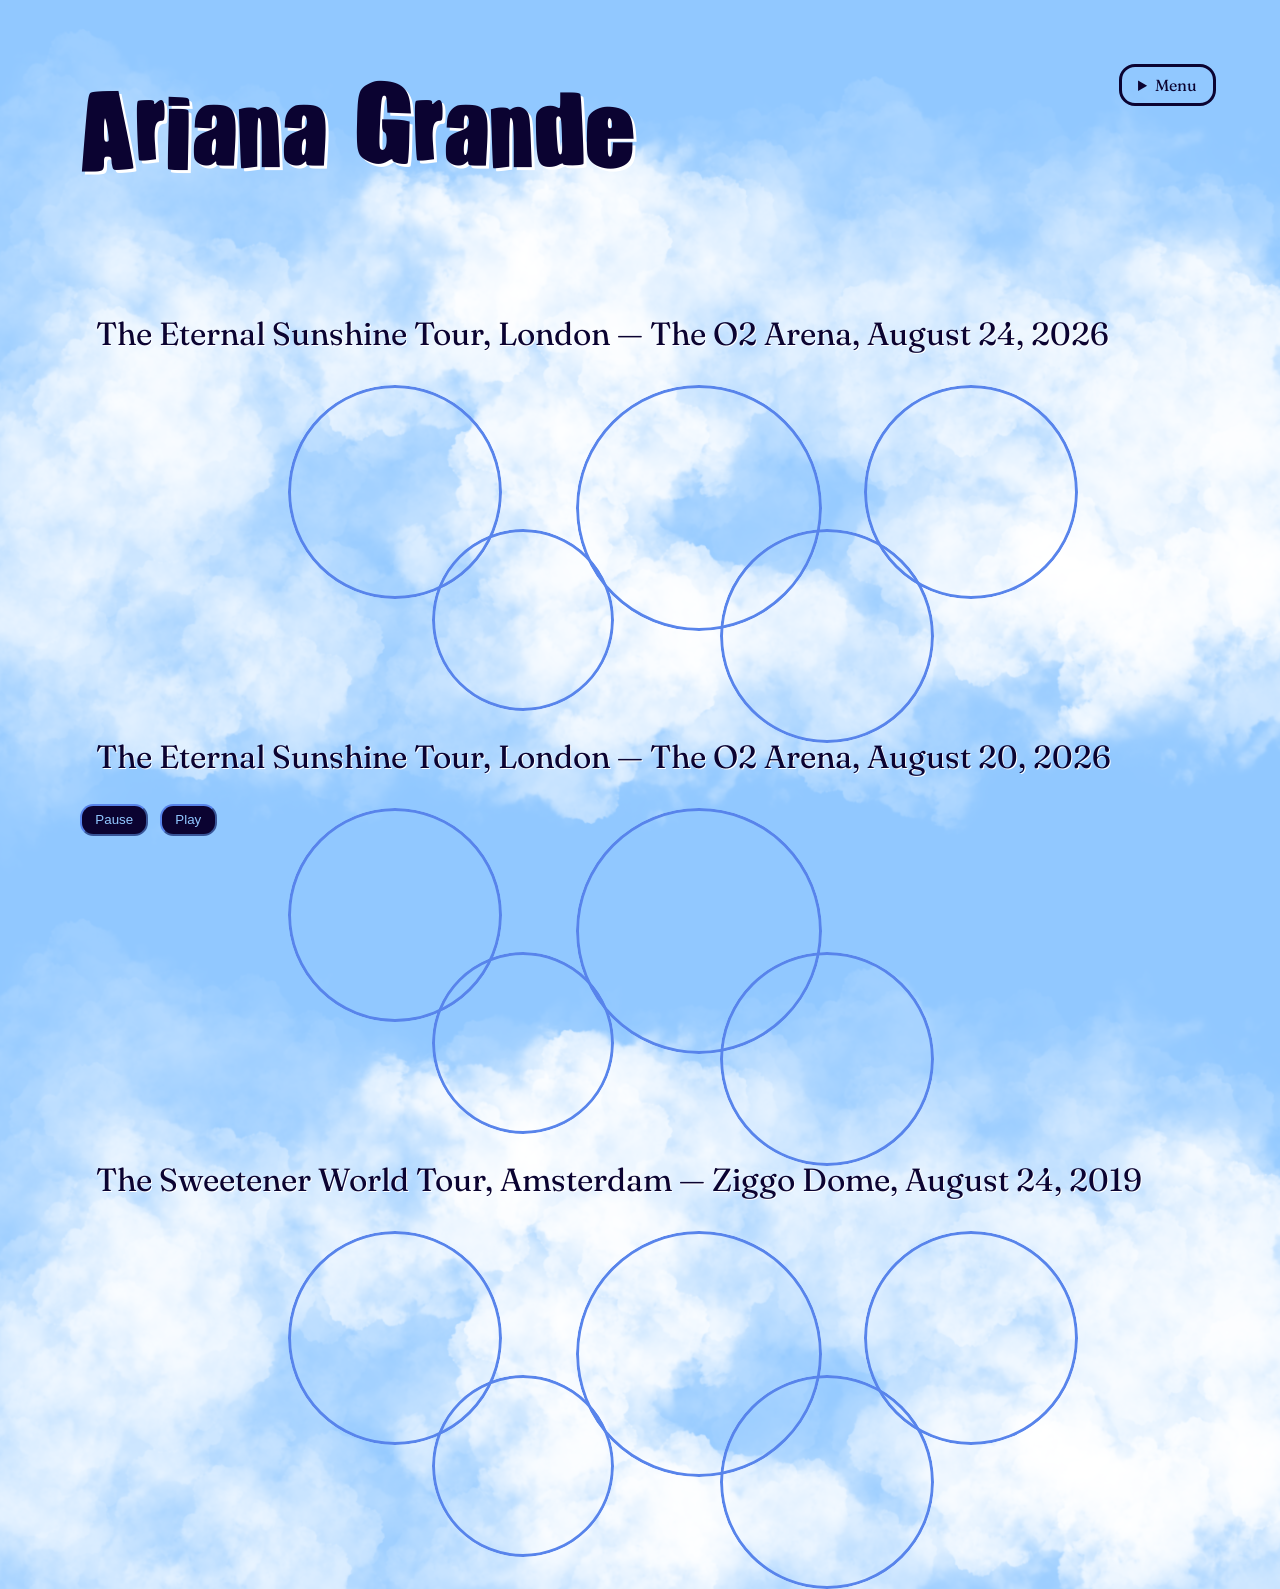
==== commit 26340bed: "update" ====
--- a/ariana.html
+++ b/ariana.html
@@ -14,6 +14,10 @@
   <body>
     <main>
       <h1>Ariana Grande</h1>
+
+      <button type="button" id="pauseVideos">Pause</button>
+
+      <button type="button" id="playVideos">Play</button>
 
       <details>
         <summary>Menu</summary>
@@ -184,5 +188,9 @@
         ></video>
       </article>
     </main>
+    <!-- https://developer.mozilla.org/en-US/docs/
+     Learn_web_development/Core/Scripting/
+     What_is_JavaScript  -->
+    <script src="assets/js/video.js"></script>
   </body>
 </html>
--- a/assets/style/artist.css
+++ b/assets/style/artist.css
@@ -5,7 +5,7 @@
 /* bron background repeat: https://developer.m
 ozilla.org/en-US/docs/Web/CSS/Guides/Backgrounds_and_borders */
 body {
-  font-family: monospace, tahoma, sans-serif;
+  font-family: "fraunces", tahoma, sans-serif;
   background-color: var(--background-color);
   color: var(--text-color);
   margin: var(--whitespace-l);
@@ -15,11 +15,56 @@
   background-size: 100% auto;
 }
 
+button:nth-of-type(1) {
+  padding: 0.5em 1em;
+  border-radius: 1em;
+  cursor: pointer;
+  position: fixed;
+  left: 6em;
+  bottom: var(--whitespace-l);
+  z-index: 10;
+
+  background-color: var(--background-button);
+  border-color: var(--li-border-color);
+  color: var(--button-text);
+
+  &:hover {
+    background-color: var(--a-extra-color);
+  }
+
+  &:focus {
+    outline: 0.2em solid var(--a-extra-color);
+  }
+}
+
+button:nth-of-type(2) {
+  padding: 0.5em 1em;
+  border-radius: 1em;
+  cursor: pointer;
+  position: fixed;
+  left: 12em;
+  bottom: var(--whitespace-l);
+  z-index: 10;
+
+  background-color: var(--background-button);
+  border-color: var(--li-border-color);
+  color: var(--button-text);
+
+  &:hover {
+    background-color: var(--a-extra-color);
+  }
+
+  &:focus {
+    outline: 0.2em solid var(--a-extra-color);
+  }
+}
+
 h1 {
   font-family: "impacted", tahoma, sans-serif;
-  font-size: 4em;
+  font-size: 5.5em;
+  max-width: 3em;
   color: var(--text-color);
-  text-shadow: 0.04em 0.04em var(--text-shadow);
+  text-shadow: 0.02em 0.02em var(--text-shadow);
   margin: var(--whitespace-s);
   margin-bottom: 1em;
 }
@@ -27,11 +72,16 @@
 /* bron font:  https://www.dafont.com/impacted-hr.font?back=theme  */
 
 h2 {
-  font-family: monospace;
+  font-family: "fraunces";
   font-size: 1.5em;
   color: var(--text-color);
   text-shadow: 0.03em 0.04em var(--text-shadow);
   margin: var(--whitespace-s);
+}
+
+h3 {
+  font-size: 3em;
+  text-shadow: 0.03em 0.04em var(--text-shadow);
 }
 
 /* voor content op artiesten pagina^ */
@@ -46,28 +96,27 @@
   border: 0.2em solid var(--li-border-color);
 }
 
-img {
+/* img {
   width: 7em;
   height: 7em;
   object-fit: cover;
   border: 0.1em solid var(--li-border-color);
 }
 
-/* voor content op artiesten pagina^ */
+voor content op artiesten pagina^ */
 
 article {
   padding: 0;
-  list-style-type: "";
   display: grid;
-  grid-template-columns: 1fr 1fr 1fr 1fr;
-  grid-row: 1fr 1fr 1fr 1fr;
-  gap: 1em;
-  margin: auto;
+  grid-template-columns: repeat(4, 5em);
+  grid-template-rows: 10em 9em 13em;
+  gap: 1em 0;
+  justify-content: center;
+  margin: 0 auto 3em;
 }
 
 video:nth-of-type(1) {
-  grid-column-start: 1;
-  grid-column-end: 2;
+  grid-column: 1 / 3;
   grid-row: 1;
 
   width: 13em;
@@ -75,39 +124,35 @@
 }
 
 video:nth-of-type(2) {
-  grid-column-start: 2;
-  grid-column-end: 3;
+  grid-column: 3 / 5;
   grid-row: 1;
-
-  width: 8em;
-  height: 8em;
-}
-
-video:nth-of-type(3) {
-  grid-column-start: 1;
-  grid-column-end: 2;
-  grid-row: 2;
 
   width: 10em;
   height: 10em;
 }
 
-video:nth-of-type(4) {
-  grid-column-start: 2;
-  grid-column-end: 3;
+video:nth-of-type(3) {
+  grid-column: 1 / 3;
   grid-row: 2;
 
   width: 9em;
   height: 9em;
 }
 
+video:nth-of-type(4) {
+  grid-column: 3 / 5;
+  grid-row: 2;
+
+  width: 13em;
+  height: 13em;
+}
+
 video:nth-of-type(5) {
-  grid-column-start: 1;
-  grid-column-end: 2;
+  grid-column: 2 / 4;
   grid-row: 3;
 
-  width: 9em;
-  height: 9em;
+  width: 13em;
+  height: 13em;
 }
 
 summary {
@@ -121,7 +166,7 @@
 }
 
 summary:hover {
-  color: rgb(255, 242, 0);
+  color: var(--a-extra-color);
 }
 
 summary:focus {
@@ -193,34 +238,26 @@
 }
 
 /**********
-•⁠  ⁠MARK: Body >70em
+•⁠  ⁠MARK: Body >60em
 **********/
 
-@media (width > 70rem) {
-  body {
-    font-family: monospace, tahoma, sans-serif;
-    background-color: var(--background-color);
-    color: var(--text-color);
-    margin: var(--whitespace-l);
-  }
-
+@media (width > 60rem) {
   h1 {
-    font-family: "impacted", tahoma, sans-serif;
     font-size: 8em;
-    color: var(--text-color);
-    text-shadow: 0.04em 0.04em var(--text-shadow);
-    margin: var(--whitespace-m);
-    margin-bottom: 1em;
+    max-width: none;
   }
 
   /* bron font:  https://www.dafont.com/impacted-hr.font?back=theme  */
 
   h2 {
-    font-family: monospace;
     font-size: 2em;
     color: var(--text-color);
     text-shadow: 0.03em 0.04em var(--text-shadow);
     margin: var(--whitespace-m);
+  }
+
+  h3 {
+    font-size: 6em;
   }
 
   /* voor content op artiesten pagina^ */
@@ -242,11 +279,13 @@
     padding: 0;
     list-style-type: "";
     display: grid;
-    grid-template-columns: 1fr 1fr 1fr 1fr 1fr;
-    grid-template-rows: 1fr 1fr;
+    grid-template-columns: repeat(5, 8em);
+    grid-template-rows: repeat(2, 8em);
     gap: 1em;
-    margin: auto;
-  }
+    justify-content: center;
+    margin: 0 auto 5em;
+  }
+
   video:nth-of-type(1) {
     grid-column-start: 1;
     grid-column-end: 2;
--- a/assets/style/general.css
+++ b/assets/style/general.css
@@ -5,13 +5,15 @@
 html {
   color-scheme: light dark;
   --background-color: rgb(145, 200, 255);
-  --background-image: url("../CloudsV3.png");
+  --background-button: rgb(11, 3, 49);
+  --background-image: url("../type/CloudsV3.png");
   --text-color: rgb(11, 3, 49);
   --li-border-color: #5884eb;
   --text-shadow: rgb(255, 255, 255);
   --a-text-color: rgb(11, 3, 49);
   --a-extra-color: rgb(255, 0, 174);
   --menu-color: rgb(145, 200, 255);
+  --button-text: rgb(145, 200, 255);
 
   --whitespace-s: 1rem;
   --whitespace-xs: calc(var(--whitespace-s) * 0.5);
@@ -23,13 +25,15 @@
 @media (prefers-color-scheme: dark) {
   html {
     --background-color: rgb(11, 3, 49);
-    --background-image: url("../Cloud-darkV3.png");
+    --background-button: rgb(145, 200, 255);
+    --background-image: url("../type/Cloud-darkV3.png");
     --text-color: rgb(145, 200, 255);
     --li-border-color: rgb(182, 209, 234);
     --text-shadow: rgb(28, 58, 170);
     --a-text-color: rgb(164, 183, 205);
     --a-extra-color: rgb(255, 242, 0);
     --menu-color: #5884eb;
+    --button-text: rgb(11, 3, 49);
   }
 }
 /**********
@@ -42,3 +46,10 @@
   font-weight: 700;
   font-style: normal;
 }
+
+@font-face {
+  font-family: "fraunces";
+  src: url(../type/Fraunces/Fraunces-VariableFont_SOFT\,WONK\,opsz\,wght.ttf);
+  font-weight: 400;
+  font-style: normal;
+}
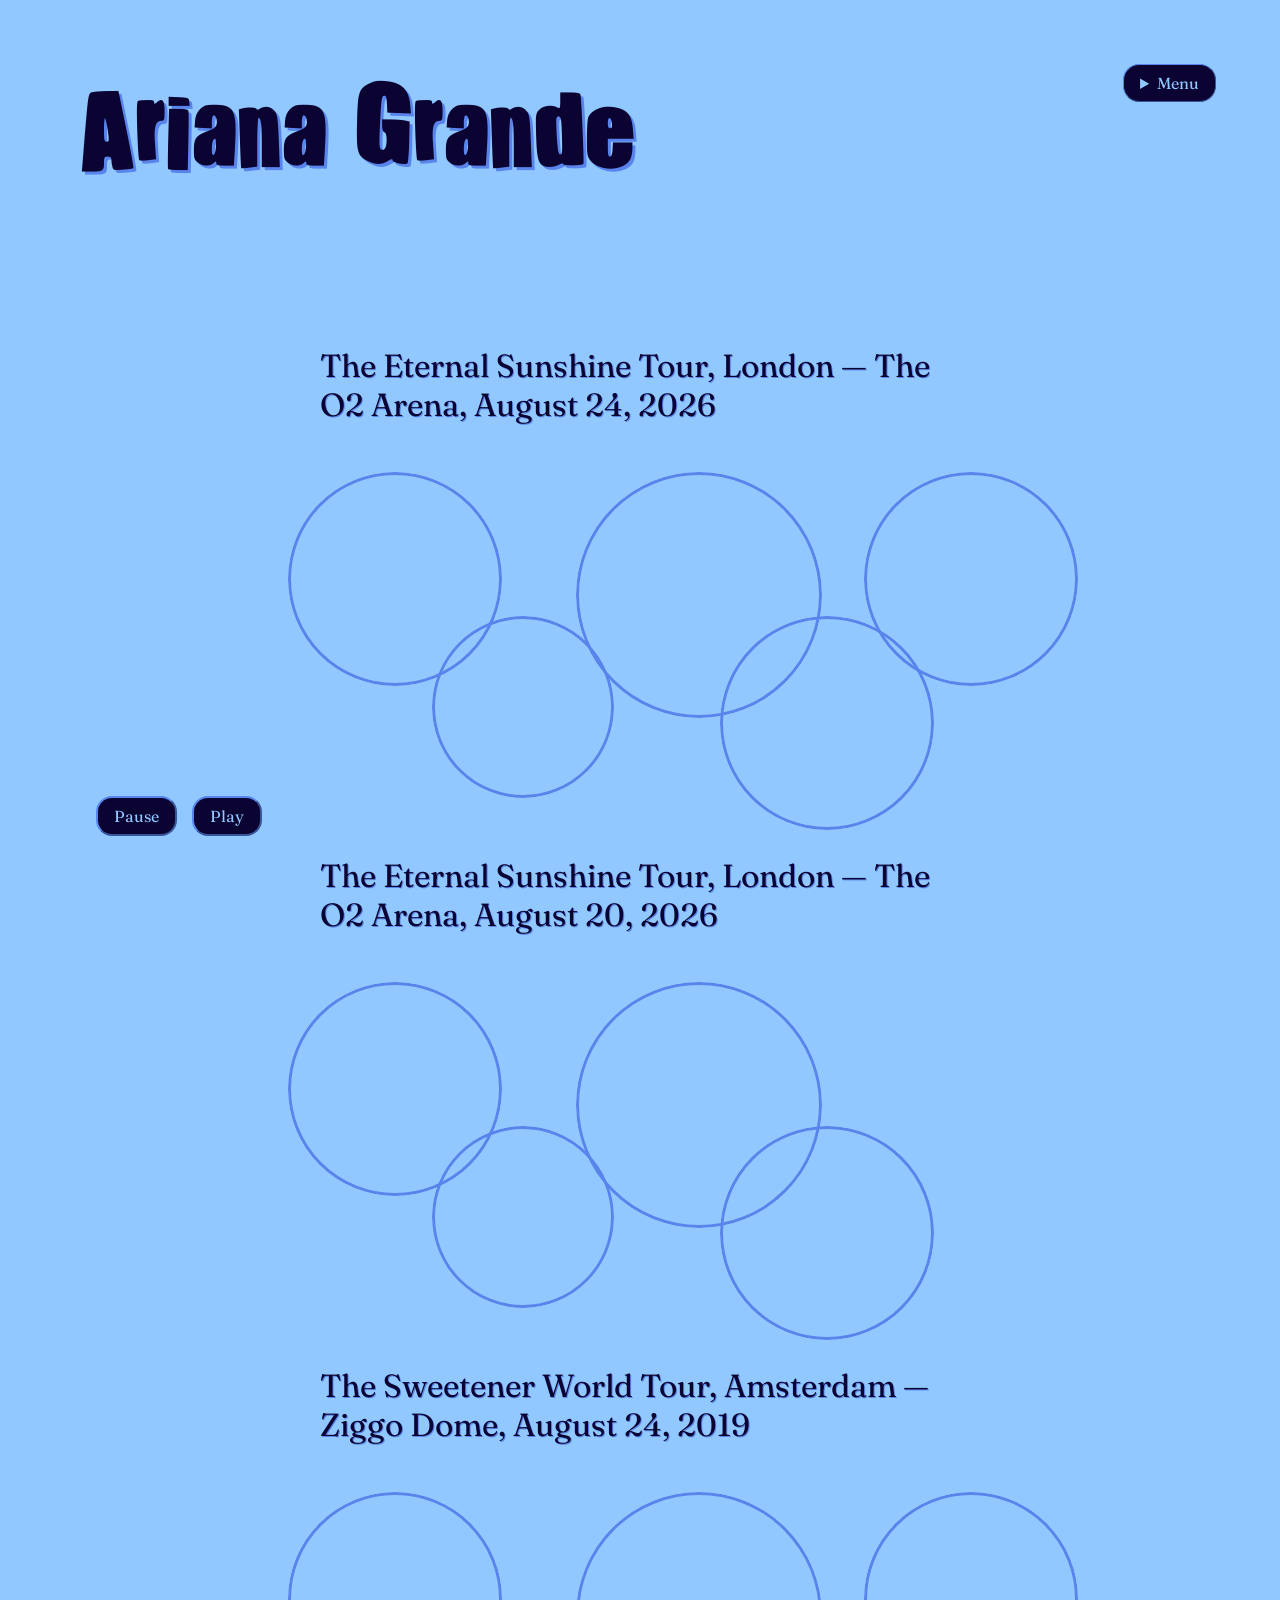
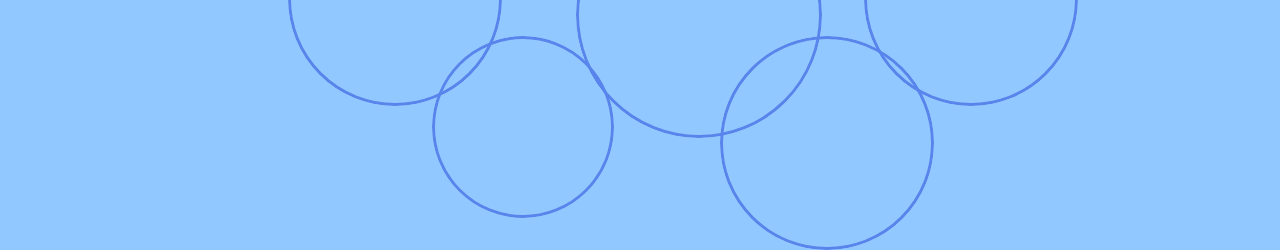
==== commit 78e24087: "update" ====
--- a/ariana.html
+++ b/ariana.html
@@ -37,11 +37,13 @@
         </nav>
       </details>
 
-      <h2>The Eternal Sunshine Tour, London — The O2 Arena, August 24, 2026</h2>
       <article>
+        <h2>
+          The Eternal Sunshine Tour, London — The O2 Arena, August 24, 2026
+        </h2>
+
         <!-- bron 'autoplay, muted, loop, playsinline' : https://www.w3schools.com/HTML/html5_video.asp , 
          https://developer.mozilla.org/en-US/docs/Web/HTML/Reference/Elements/video -->
-
         <video
           src="Jiapetalcontent/ariana content/video/wcbf24-08.mp4"
           autoplay
@@ -95,9 +97,11 @@
         ></video>
       </article>
 
-      <h2>The Eternal Sunshine Tour, London — The O2 Arena, August 20, 2026</h2>
-
       <article>
+        <h2>
+          The Eternal Sunshine Tour, London — The O2 Arena, August 20, 2026
+        </h2>
+
         <video
           src="Jiapetalcontent/ariana content/video/yesand20-08.mp4"
           autoplay
@@ -140,8 +144,11 @@
         ></video>
       </article>
 
-      <h2>The Sweetener World Tour, Amsterdam — Ziggo Dome, August 24, 2019</h2>
       <article>
+        <h2>
+          The Sweetener World Tour, Amsterdam — Ziggo Dome, August 24, 2019
+        </h2>
+
         <video
           src="Jiapetalcontent/ariana content/video/SWTnotears2019.mp4"
           autoplay
--- a/assets/style/artist.css
+++ b/assets/style/artist.css
@@ -16,6 +16,8 @@
 }
 
 button:nth-of-type(1) {
+  font-family: "fraunces", tahoma, sans-serif;
+  font-size: 1em;
   padding: 0.5em 1em;
   border-radius: 1em;
   cursor: pointer;
@@ -30,6 +32,7 @@
 
   &:hover {
     background-color: var(--a-extra-color);
+    transition: 1s;
   }
 
   &:focus {
@@ -38,6 +41,8 @@
 }
 
 button:nth-of-type(2) {
+  font-family: "fraunces", tahoma, sans-serif;
+  font-size: 1em;
   padding: 0.5em 1em;
   border-radius: 1em;
   cursor: pointer;
@@ -52,6 +57,7 @@
 
   &:hover {
     background-color: var(--a-extra-color);
+    transition: 1s;
   }
 
   &:focus {
@@ -74,17 +80,39 @@
 h2 {
   font-family: "fraunces";
   font-size: 1.5em;
+  font-weight: 400;
   color: var(--text-color);
   text-shadow: 0.03em 0.04em var(--text-shadow);
   margin: var(--whitespace-s);
 }
 
+@keyframes --the-animation {
+  0% {
+    translate: 0 0;
+    font-weight: 400;
+  }
+
+  100% {
+    translate: 1em 0;
+    font-weight: 700;
+  }
+}
+
 h3 {
   font-size: 3em;
-  text-shadow: 0.03em 0.04em var(--text-shadow);
-}
-
-/* voor content op artiesten pagina^ */
+  font-weight: 400;
+  text-shadow: 0.01em 0.03em var(--text-shadow);
+  color: var(--text-color);
+  margin: var(--whitespace-s);
+
+  @media (prefers-reduced-motion: no-preference) {
+    animation-name: --the-animation;
+    animation-duration: 3s;
+    animation-iteration-count: infinite;
+    animation-timing-function: ease-in-out;
+    animation-direction: alternate;
+  }
+}
 
 video {
   width: 7em;
@@ -96,28 +124,26 @@
   border: 0.2em solid var(--li-border-color);
 }
 
-/* img {
-  width: 7em;
-  height: 7em;
-  object-fit: cover;
-  border: 0.1em solid var(--li-border-color);
-}
-
-voor content op artiesten pagina^ */
+/* voor content op artiesten pagina^ */
 
 article {
   padding: 0;
   display: grid;
   grid-template-columns: repeat(4, 5em);
-  grid-template-rows: 10em 9em 13em;
+  grid-template-rows: auto 10em 9em 13em;
   gap: 1em 0;
   justify-content: center;
   margin: 0 auto 3em;
 }
 
+article > h2 {
+  grid-column: 1 / -1;
+  grid-row: 1;
+}
+
 video:nth-of-type(1) {
   grid-column: 1 / 3;
-  grid-row: 1;
+  grid-row: 2;
 
   width: 13em;
   height: 13em;
@@ -125,7 +151,7 @@
 
 video:nth-of-type(2) {
   grid-column: 3 / 5;
-  grid-row: 1;
+  grid-row: 2;
 
   width: 10em;
   height: 10em;
@@ -133,7 +159,7 @@
 
 video:nth-of-type(3) {
   grid-column: 1 / 3;
-  grid-row: 2;
+  grid-row: 3;
 
   width: 9em;
   height: 9em;
@@ -141,7 +167,7 @@
 
 video:nth-of-type(4) {
   grid-column: 3 / 5;
-  grid-row: 2;
+  grid-row: 3;
 
   width: 13em;
   height: 13em;
@@ -149,34 +175,44 @@
 
 video:nth-of-type(5) {
   grid-column: 2 / 4;
-  grid-row: 3;
+  grid-row: 4;
 
   width: 13em;
   height: 13em;
 }
 
+/**********
+•⁠  ⁠MARK: Menu
+**********/
+
+/* Als feedback kreeg ik dat het menu knopje en pause/play button beter
+ samenhangen als de knoppen dezelfde layout hadden. Ik heb pause/play 
+ knopje gemaakt met 'button' dus die border was de standaard border.
+Met deze bron: https://developer.mozilla.org/en-US/docs/Web/CSS/Reference/Properties/border-style  
+zag ik dat 'outset' een vergelijkbare 3d effect border geeft*/
 summary {
+  font-family: "fraunces", tahoma, sans-serif;
   padding: 0.5em 1em;
-  border: 0.2em solid;
+  border: 0.1em solid var(--li-border-color);
   border-radius: 1em;
+  border-style: outset;
   cursor: pointer;
   position: fixed;
   top: var(--whitespace-l);
   right: var(--whitespace-l);
-}
-
-summary:hover {
-  color: var(--a-extra-color);
-}
-
-summary:focus {
-  color: rgb(255, 242, 0);
-  outline: 0.2em dashed rgb(255, 242, 0);
-}
-
-/**********
-•⁠  ⁠MARK: Menu
-**********/
+
+  background-color: var(--background-button);
+  color: var(--button-text);
+
+  &:hover {
+    background-color: var(--a-extra-color);
+    transition: 1s;
+  }
+
+  &:focus {
+    outline: 0.2em solid var(--a-extra-color);
+  }
+}
 
 details {
   padding: 0.5em 1em;
@@ -188,7 +224,7 @@
   z-index: 10;
 
   nav {
-    border: 0.2em solid;
+    border: 0.1em solid;
     border-radius: 2em;
     background-color: var(--li-border-color);
     padding: 0.7em;
@@ -211,30 +247,31 @@
     padding: 0.5em 1em;
     border-radius: 1em;
     text-decoration: none;
-    border: 0.2em solid;
+    border: 0.1em solid;
   }
 
   li a:hover {
     background-color: var(--dialog-backgroundcolor);
-    color: rgb(255, 242, 0);
+    color: var(--a-extra-color);
   }
 }
 
 a {
   color: rgb(11, 3, 49);
-}
-
-a:visited {
-  color: rgb(11, 3, 49);
-}
-
-a:hover {
-  color: rgb(255, 242, 0);
-}
-
-a:focus {
-  color: rgb(255, 242, 0);
-  outline: 0.2em dashed rgb(255, 242, 0);
+
+  &:visited {
+    color: rgb(11, 3, 49);
+  }
+
+  &:hover {
+    color: var(--a-extra-color);
+    transition: 1s;
+  }
+
+  &:focus {
+    color: var(--a-extra-color);
+    outline: 0.2em dashed var(--a-extra-color);
+  }
 }
 
 /**********
@@ -280,22 +317,27 @@
     list-style-type: "";
     display: grid;
     grid-template-columns: repeat(5, 8em);
-    grid-template-rows: repeat(2, 8em);
+    grid-template-rows: auto repeat(2, 8em);
     gap: 1em;
     justify-content: center;
     margin: 0 auto 5em;
   }
 
+  article > h2 {
+    grid-column: 1 / -1;
+    grid-row: 1;
+  }
+
   video:nth-of-type(1) {
     grid-column-start: 1;
     grid-column-end: 2;
-    grid-row: 1;
+    grid-row: 2;
   }
 
   video:nth-of-type(2) {
     grid-column-start: 2;
     grid-column-end: 3;
-    grid-row: 2;
+    grid-row: 3;
     width: 11em;
     height: 11em;
   }
@@ -303,7 +345,7 @@
   video:nth-of-type(3) {
     grid-column-start: 3;
     grid-column-end: 4;
-    grid-row: 1;
+    grid-row: 2;
     width: 15em;
     height: 15em;
   }
@@ -311,13 +353,13 @@
   video:nth-of-type(4) {
     grid-column-start: 4;
     grid-column-end: 5;
-    grid-row: 2;
+    grid-row: 3;
   }
 
   video:nth-of-type(5) {
     grid-column-start: 5;
     grid-column-end: 6;
-    grid-row: 1;
+    grid-row: 2;
     width: 13em;
     height: 13em;
   }
--- a/assets/style/general.css
+++ b/assets/style/general.css
@@ -4,37 +4,36 @@
 
 html {
   color-scheme: light dark;
-  --background-color: rgb(145, 200, 255);
-  --background-button: rgb(11, 3, 49);
-  --background-image: url("../type/CloudsV3.png");
-  --text-color: rgb(11, 3, 49);
-  --li-border-color: #5884eb;
-  --text-shadow: rgb(255, 255, 255);
-  --a-text-color: rgb(11, 3, 49);
-  --a-extra-color: rgb(255, 0, 174);
-  --menu-color: rgb(145, 200, 255);
-  --button-text: rgb(145, 200, 255);
+
+  --background-color: light-dark(rgb(145, 200, 255), rgb(11, 3, 49));
+  --background-button: light-dark(rgb(11, 3, 49), rgb(145, 200, 255));
+  --background-image: light-dark(
+    url("../type/CloudsV3.png"),
+    url("../type/Cloud-darkV3.png")
+  );
+  --text-color: light-dark(rgb(11, 3, 49), rgb(145, 200, 255));
+  --li-border-color: light-dark(rgb(88, 132, 235), rgb(182, 209, 234));
+  --text-shadow: light-dark(rgb(88, 132, 235), rgb(28, 58, 170));
+  --text-shadow-h-home: light-dark(rgb(255, 255, 255), rgb(28, 58, 170));
+  --a-text-color: light-dark(rgb(11, 3, 49), rgb(164, 183, 205));
+  --a-extra-color: light-dark(rgb(255, 0, 174), rgb(255, 242, 0));
+  --menu-color: light-dark(rgb(145, 200, 255), rgb(88, 132, 235));
+  --button-text: light-dark(rgb(145, 200, 255), rgb(11, 3, 49));
 
   --whitespace-s: 1rem;
   --whitespace-xs: calc(var(--whitespace-s) * 0.5);
   --whitespace-m: calc(var(--whitespace-s) * 2);
   --whitespace-l: calc(var(--whitespace-s) * 4);
   --whitespace-xl: calc(var(--whitespace-s) * 6);
-}
 
-@media (prefers-color-scheme: dark) {
-  html {
-    --background-color: rgb(11, 3, 49);
-    --background-button: rgb(145, 200, 255);
-    --background-image: url("../type/Cloud-darkV3.png");
-    --text-color: rgb(145, 200, 255);
-    --li-border-color: rgb(182, 209, 234);
-    --text-shadow: rgb(28, 58, 170);
-    --a-text-color: rgb(164, 183, 205);
-    --a-extra-color: rgb(255, 242, 0);
-    --menu-color: #5884eb;
-    --button-text: rgb(11, 3, 49);
-  }
+  /* Cookies knop en pause en play button styling hieronder */
+
+  --dialog-backgroundcolor: light-dark(rgb(11, 3, 49), rgb(145, 200, 255));
+  --dialog-border: light-dark(rgb(182, 209, 234), rgb(255, 255, 255));
+  --dialog-text: light-dark(rgb(145, 200, 255), rgb(11, 3, 49));
+
+  --button-background: light-dark(rgb(145, 200, 255), rgb(11, 3, 49));
+  --buttonmenu-text: light-dark(rgb(11, 3, 49), rgb(145, 200, 255));
 }
 /**********
 •⁠  ⁠MARK: Fonts
@@ -50,6 +49,9 @@
 @font-face {
   font-family: "fraunces";
   src: url(../type/Fraunces/Fraunces-VariableFont_SOFT\,WONK\,opsz\,wght.ttf);
-  font-weight: 400;
+  font-weight: 100 900;
   font-style: normal;
 }
+
+/* bronfont frances: https://fonts.google.com/specimen/Fraunces?preview.script=Latn 
+bron font impacted:  https://www.dafont.com/impacted-hr.font?back=theme  */
